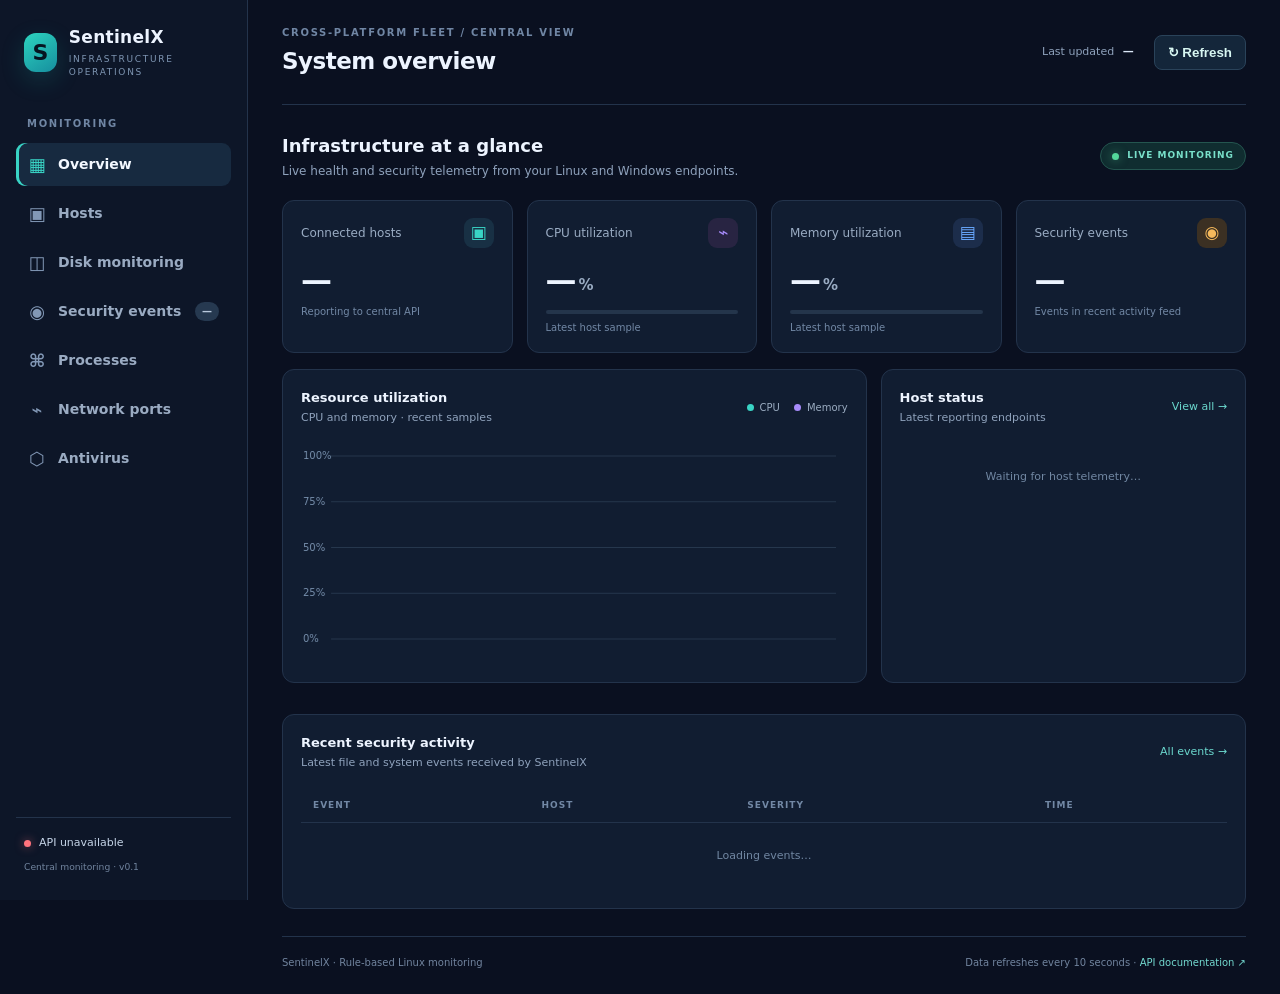
==== dashboard/index.html @ 38595433 "ui: label SentinelX as cross-platform infrastructure monitoring" ====
<!doctype html>
<html lang="en">
<head>
  <meta charset="utf-8">
  <meta name="viewport" content="width=device-width, initial-scale=1">
  <meta name="theme-color" content="#0b1220">
  <title>SentinelX | Infrastructure Monitoring</title>
  <link rel="stylesheet" href="/dashboard/styles.css">
  <script src="/dashboard/app.js" defer></script>
</head>
<body>
  <div class="app-shell">
    <aside class="sidebar">
      <a class="brand" href="/dashboard/" aria-label="SentinelX home">
        <span class="brand-mark">S</span>
        <span><strong>SentinelX</strong><small>INFRASTRUCTURE OPERATIONS</small></span>
      </a>
      <div class="side-label">MONITORING</div>
      <nav class="nav">
        <a class="nav-link active" href="#overview" data-view="overview"><span>▦</span> Overview</a>
        <a class="nav-link" href="#hosts" data-view="hosts"><span>▣</span> Hosts</a>
        <a class="nav-link" href="#disk" data-view="disk"><span>◫</span> Disk monitoring</a>
        <a class="nav-link" href="#events" data-view="events"><span>◉</span> Security events <b id="nav-event-count">—</b></a>
        <a class="nav-link" href="#processes" data-view="processes"><span>⌘</span> Processes</a>
        <a class="nav-link" href="#network" data-view="network"><span>⌁</span> Network ports</a>
        <a class="nav-link" href="#antivirus" data-view="antivirus"><span>⬡</span> Antivirus</a>
      </nav>
      <div class="sidebar-bottom">
        <div class="connection-indicator"><i id="connection-dot"></i><span id="connection-label">Connecting to API</span></div>
        <small>Central monitoring · v0.1</small>
      </div>
    </aside>

    <main class="main">
      <header class="topbar">
        <div><div class="eyebrow">CROSS-PLATFORM FLEET / CENTRAL VIEW</div><h1 id="page-title">System overview</h1></div>
        <div class="top-actions"><span class="updated">Last updated <strong id="last-updated">—</strong></span><button class="refresh-btn" id="refresh-btn" type="button">↻ <span>Refresh</span></button></div>
      </header>

      <section class="view active" id="view-overview">
        <div class="welcome-row"><div><h2>Infrastructure at a glance</h2><p>Live health and security telemetry from your Linux and Windows endpoints.</p></div><span class="live-pill"><i></i> LIVE MONITORING</span></div>
        <div class="metric-grid">
          <article class="metric-card"><div class="metric-head"><span>Connected hosts</span><span class="metric-icon cyan">▣</span></div><div class="metric-value" id="host-count">—</div><div class="metric-foot">Reporting to central API</div></article>
          <article class="metric-card"><div class="metric-head"><span>CPU utilization</span><span class="metric-icon violet">⌁</span></div><div class="metric-value"><span id="cpu-value">—</span><small>%</small></div><div class="meter"><i id="cpu-meter"></i></div><div class="metric-foot">Latest host sample</div></article>
          <article class="metric-card"><div class="metric-head"><span>Memory utilization</span><span class="metric-icon blue">▤</span></div><div class="metric-value"><span id="memory-value">—</span><small>%</small></div><div class="meter"><i id="memory-meter"></i></div><div class="metric-foot" id="memory-foot">Latest host sample</div></article>
          <article class="metric-card"><div class="metric-head"><span>Security events</span><span class="metric-icon amber">◉</span></div><div class="metric-value" id="event-count">—</div><div class="metric-foot">Events in recent activity feed</div></article>
        </div>

        <div class="content-grid">
          <article class="panel chart-panel"><div class="panel-head"><div><h3>Resource utilization</h3><p>CPU and memory · recent samples</p></div><span class="chart-legend"><i class="legend-cpu"></i> CPU <i class="legend-memory"></i> Memory</span></div><canvas id="resource-chart" height="220" aria-label="CPU and memory utilization chart"></canvas></article>
          <article class="panel host-panel"><div class="panel-head"><div><h3>Host status</h3><p>Latest reporting endpoints</p></div><a href="#hosts" class="text-link" data-view="hosts">View all →</a></div><div id="host-preview" class="host-list"><div class="empty">Waiting for host telemetry…</div></div></article>
        </div>

        <article class="panel"><div class="panel-head"><div><h3>Recent security activity</h3><p>Latest file and system events received by SentinelX</p></div><a href="#events" class="text-link" data-view="events">All events →</a></div><div class="table-wrap"><table><thead><tr><th>EVENT</th><th>HOST</th><th>SEVERITY</th><th>TIME</th></tr></thead><tbody id="overview-events"><tr><td colspan="4" class="empty">Loading events…</td></tr></tbody></table></div></article>
      </section>

      <section class="view" id="view-disk">
        <div class="section-intro"><h2>Disk monitoring</h2><p>Inspect filesystem capacity, identify high-usage volumes, and review stored usage history.</p></div>
        <div class="disk-toolbar">
          <label>HOST<select id="disk-host" aria-label="Select disk monitoring host"></select></label>
          <label>MOUNT POINT<select id="disk-mount" aria-label="Select filesystem mount point"></select></label>
          <label>SEARCH VOLUMES<input id="disk-search" type="search" placeholder="Filter mount points…" aria-label="Search disk volumes"></label>
          <label>SORT BY<select id="disk-sort" aria-label="Sort disk volumes"><option value="usage-desc">Highest usage</option><option value="usage-asc">Lowest usage</option><option value="mount">Mount point</option></select></label>
        </div>
        <div class="metric-grid disk-metric-grid">
          <article class="metric-card"><div class="metric-head"><span>Volume capacity</span><span class="metric-icon cyan">▤</span></div><div class="metric-value" id="disk-total">—</div><div class="metric-foot" id="disk-volume-label">Selected filesystem</div></article>
          <article class="metric-card"><div class="metric-head"><span>Used space</span><span class="metric-icon violet">◩</span></div><div class="metric-value" id="disk-used">—</div><div class="meter"><i id="disk-meter"></i></div><div class="metric-foot" id="disk-percent">—</div></article>
          <article class="metric-card"><div class="metric-head"><span>Available space</span><span class="metric-icon blue">▱</span></div><div class="metric-value" id="disk-free">—</div><div class="metric-foot">Reported free capacity</div></article>
          <article class="metric-card"><div class="metric-head"><span>Monitored volumes</span><span class="metric-icon amber">▦</span></div><div class="metric-value" id="disk-volume-count">—</div><div class="metric-foot">Mounted filesystems in latest report</div></article>
        </div>
        <div class="content-grid disk-content-grid">
          <article class="panel chart-panel"><div class="panel-head"><div><h3>Disk usage history</h3><p id="disk-history-caption">Stored samples for the selected filesystem</p></div><span class="chart-legend"><i class="legend-cpu"></i> Usage %</span></div><canvas id="disk-history-chart" height="220" aria-label="Historical disk usage chart"></canvas><p class="chart-note">Dashed thresholds: warning at 80%, critical at 90%. History is based on telemetry stored by SentinelX.</p></article>
          <article class="panel disk-status-panel"><div class="panel-head"><div><h3>Volume health</h3><p>Rule-based capacity assessment</p></div><span id="disk-health-badge" class="disk-health healthy">—</span></div><div class="disk-health-meter"><i id="disk-health-meter"></i></div><div class="disk-breakdown"><div><span>Used</span><strong id="disk-breakdown-used">—</strong></div><div><span>Available</span><strong id="disk-breakdown-free">—</strong></div><div><span>Last report</span><strong id="disk-last-report">—</strong></div></div><div class="notice">A disk-capacity warning indicates low free space. It does not by itself mean the filesystem is damaged or compromised.</div></article>
        </div>
        <article class="panel"><div class="panel-head"><div><h3>Filesystem inventory</h3><p>Choose a row to inspect that mount point's capacity and history.</p></div><span class="table-count" id="disk-table-count">—</span></div><div class="table-wrap"><table><thead><tr><th>MOUNT POINT</th><th>USED / TOTAL</th><th>AVAILABLE</th><th>USAGE</th><th>STATUS</th><th>CAPACITY</th></tr></thead><tbody id="disk-table"><tr><td colspan="6" class="empty">Waiting for disk telemetry…</td></tr></tbody></table></div></article>
      </section>

      <section class="view" id="view-hosts"><div class="section-intro"><h2>Monitored hosts</h2><p>Host availability and latest system resource readings.</p></div><div id="hosts-grid" class="hosts-grid"><div class="panel empty">Loading hosts…</div></div></section>

      <section class="view" id="view-events"><div class="section-intro"><h2>Security events</h2><p>File activity, model-file detection and rule-based system alerts.</p></div><div class="toolbar"><input id="event-search" type="search" placeholder="Search event, host or path…" aria-label="Search events"><select id="severity-filter" aria-label="Filter by severity"><option value="all">All severities</option><option>critical</option><option>high</option><option>medium</option><option>low</option><option>info</option></select></div><article class="panel"><div class="table-wrap"><table><thead><tr><th>EVENT</th><th>HOST</th><th>SEVERITY</th><th>DETAILS</th><th>TIME</th></tr></thead><tbody id="events-table"><tr><td colspan="5" class="empty">Loading events…</td></tr></tbody></table></div></article></section>

      <section class="view" id="view-processes"><div class="section-intro"><h2>Running processes</h2><p>Process snapshot from the selected latest host report.</p></div><article class="panel"><div class="panel-head"><div><h3>Process inventory</h3><p id="process-subtitle">Select a reporting host to inspect its process snapshot.</p></div><select id="process-host" aria-label="Select host"></select></div><div class="table-wrap"><table><thead><tr><th>PID</th><th>PROCESS</th><th>USER</th><th>MEMORY</th><th>EXECUTABLE</th></tr></thead><tbody id="process-table"><tr><td colspan="5" class="empty">No process data available.</td></tr></tbody></table></div></article></section>

      <section class="view" id="view-network"><div class="section-intro"><h2>Listening network ports</h2><p>Services currently listening on monitored Linux hosts.</p></div><article class="panel"><div class="panel-head"><div><h3>Socket inventory</h3><p>Listening TCP/UDP sockets reported by the agent.</p></div><select id="network-host" aria-label="Select host"></select></div><div class="table-wrap"><table><thead><tr><th>LOCAL ADDRESS</th><th>PORT</th><th>PID</th><th>PROTOCOL FAMILY</th><th>SOCKET TYPE</th></tr></thead><tbody id="network-table"><tr><td colspan="5" class="empty">No listening-port data available.</td></tr></tbody></table></div></article></section>

      <section class="view" id="view-antivirus"><div class="section-intro"><h2>Antivirus status</h2><p>ClamAV binary availability and daemon state reported by each agent.</p></div><div id="antivirus-grid" class="hosts-grid"><div class="panel empty">Loading antivirus status…</div></div><p class="notice">SentinelX currently checks ClamAV executable presence and daemon activity. It does not claim that a malware scan or real-time protection test has been performed.</p></section>

      <footer><span>SentinelX · Rule-based Linux monitoring</span><span>Data refreshes every 10 seconds · <a href="/docs" target="_blank" rel="noreferrer">API documentation ↗</a></span></footer>
    </main>
  </div>
</body>
</html>
---- dashboard/styles.css ----
:root{color-scheme:dark;--bg:#0a1020;--sidebar:#0d1628;--panel:#111d31;--panel2:#15243a;--line:#23334b;--text:#edf4ff;--muted:#8fa2bc;--cyan:#39d4c5;--blue:#69a9ff;--violet:#a78bfa;--amber:#f5b95c;--red:#ff737d;--green:#53d69a}*{box-sizing:border-box}body{margin:0;background:var(--bg);color:var(--text);font:14px/1.5 Inter,ui-sans-serif,system-ui,-apple-system,"Segoe UI",sans-serif}.app-shell{min-height:100vh}.sidebar{width:248px;position:fixed;inset:0 auto 0 0;background:var(--sidebar);border-right:1px solid var(--line);padding:25px 16px;display:flex;flex-direction:column;z-index:3}.brand{display:flex;gap:12px;align-items:center;color:var(--text);text-decoration:none;padding:0 8px 36px}.brand-mark{width:39px;height:39px;border-radius:12px;display:grid;place-items:center;background:linear-gradient(145deg,#2dd4bf,#168e9e);color:#061421;font-size:22px;font-weight:900;box-shadow:0 8px 24px #1ac7ba2b}.brand strong{display:block;font-size:17px;letter-spacing:.3px}.brand small{display:block;color:#7f96b3;font-size:9px;letter-spacing:1.7px;margin-top:2px}.side-label,.eyebrow{font-size:10px;font-weight:700;letter-spacing:1.7px;color:#7086a4}.side-label{padding:0 11px 12px}.nav{display:grid;gap:6px}.nav-link{height:43px;padding:0 12px;display:flex;align-items:center;gap:12px;border-radius:9px;text-decoration:none;color:#9aabc2;font-weight:550}.nav-link>span{font-size:18px;width:18px;text-align:center;color:#8298b6}.nav-link:hover,.nav-link.active{background:#172a40;color:#f3f8ff}.nav-link.active{box-shadow:inset 3px 0 var(--cyan)}.nav-link.active>span{color:var(--cyan)}.nav-link b{margin-left:auto;font-size:10px;background:#263950;padding:2px 7px;border-radius:10px;color:#b9c9dd}.sidebar-bottom{margin-top:auto;border-top:1px solid var(--line);padding:17px 8px 0;color:#71849e;font-size:11px}.connection-indicator{display:flex;align-items:center;gap:8px;color:#c6d5e8;margin-bottom:7px}.connection-indicator i,.live-pill i{width:7px;height:7px;border-radius:50%;background:var(--green);box-shadow:0 0 10px #53d69a88}.connection-indicator.offline i{background:var(--red);box-shadow:0 0 10px #ff737d88}.main{margin-left:248px;padding:0 34px;max-width:1800px}.topbar{height:105px;border-bottom:1px solid var(--line);display:flex;align-items:center;justify-content:space-between}.topbar h1{font-size:23px;margin:4px 0 0;letter-spacing:-.5px}.top-actions{display:flex;align-items:center;gap:20px}.updated{color:var(--muted);font-size:11px}.updated strong{color:#dbe8f8;font-weight:600;margin-left:5px}.refresh-btn{border:1px solid #2a435a;background:#14263a;color:#d8f7f2;padding:9px 13px;border-radius:8px;cursor:pointer;font-weight:650}.refresh-btn:hover{border-color:var(--cyan)}.view{display:none;padding:27px 0 12px}.view.active{display:block}.welcome-row,.section-intro{display:flex;align-items:center;justify-content:space-between;margin-bottom:20px}.welcome-row h2,.section-intro h2{font-size:18px;margin:0 0 3px}.welcome-row p,.section-intro p,.panel-head p{color:var(--muted);font-size:12px;margin:0}.live-pill{display:flex;align-items:center;gap:8px;border:1px solid #24554f;color:#79e0ca;background:#102d30;border-radius:30px;padding:6px 11px;font-size:9px;font-weight:750;letter-spacing:1px}.metric-grid{display:grid;grid-template-columns:repeat(4,minmax(0,1fr));gap:14px;margin-bottom:16px}.metric-card,.panel{background:var(--panel);border:1px solid var(--line);border-radius:12px}.metric-card{padding:17px 18px;min-height:137px}.metric-head{display:flex;justify-content:space-between;align-items:center;color:#9aacc3;font-size:12px}.metric-icon{width:30px;height:30px;border-radius:9px;display:grid;place-items:center;font-size:17px;background:#183044}.metric-icon.cyan{color:var(--cyan)}.metric-icon.violet{color:var(--violet);background:#282442}.metric-icon.blue{color:var(--blue);background:#1c2d4b}.metric-icon.amber{color:var(--amber);background:#3b3023}.metric-value{font-size:31px;letter-spacing:-1px;font-weight:750;margin:8px 0 1px}.metric-value small{font-size:15px;color:#9aacc3;margin-left:3px}.metric-foot{color:#7288a5;font-size:10px}.meter{height:4px;background:#24354b;border-radius:9px;margin:7px 0 6px;overflow:hidden}.meter i{display:block;height:100%;width:0;background:linear-gradient(90deg,#39d4c5,#69a9ff);border-radius:9px;transition:width .4s}.content-grid{display:grid;grid-template-columns:minmax(0,1.6fr) minmax(280px,1fr);gap:14px;margin-bottom:16px}.panel{padding:18px;margin-bottom:15px;min-width:0}.panel-head{display:flex;align-items:center;justify-content:space-between;gap:12px;margin-bottom:17px}.panel-head h3{font-size:13px;margin:0 0 3px}.panel-head p{font-size:11px}.chart-legend{display:flex;align-items:center;gap:6px;color:#9bacc1;font-size:10px;white-space:nowrap}.chart-legend i{width:7px;height:7px;border-radius:50%;display:inline-block;margin-left:8px}.legend-cpu{background:var(--cyan)}.legend-memory{background:var(--violet)}#resource-chart{width:100%;height:220px;display:block}.host-list{display:grid;gap:9px}.host-row{display:flex;align-items:center;justify-content:space-between;padding:10px;background:#14243a;border:1px solid #22364e;border-radius:9px}.host-name{font-weight:650;font-size:12px}.host-meta{font-size:10px;color:var(--muted);margin-top:2px}.status{font-size:9px;font-weight:750;text-transform:uppercase;letter-spacing:.7px;padding:4px 7px;border-radius:20px}.status.online{color:#6fe0ac;background:#15372f}.status.stale{color:#f3bd68;background:#3b3021}.text-link{font-size:11px;color:#6bd8ce;text-decoration:none;white-space:nowrap}.table-wrap{width:100%;overflow:auto}table{width:100%;border-collapse:collapse;text-align:left;white-space:nowrap}th{font-size:9px;letter-spacing:1px;color:#7288a5;font-weight:750;padding:10px 12px;border-bottom:1px solid var(--line)}td{font-size:11px;color:#c5d3e5;padding:12px;border-bottom:1px solid #1d2b40}tbody tr:last-child td{border-bottom:0}tbody tr:hover{background:#14243a}.empty{text-align:center;color:#7187a2;padding:25px!important;font-size:11px}.event-name{font-weight:650;color:#e2ecf8}.event-sub{font-size:10px;color:#8498b2;margin-top:3px}.severity{display:inline-block;border-radius:20px;padding:4px 8px;font-size:9px;font-weight:750;text-transform:uppercase;letter-spacing:.5px}.severity.critical,.severity.high{color:#ff9299;background:#47242d}.severity.medium{color:#f6c477;background:#42351f}.severity.low{color:#a8b9d1;background:#29364a}.severity.info{color:#76d8d0;background:#19383b}.section-intro{display:block}.section-intro h2{font-size:20px}.hosts-grid{display:grid;grid-template-columns:repeat(auto-fit,minmax(270px,1fr));gap:14px}.host-card{background:var(--panel);border:1px solid var(--line);border-radius:12px;padding:18px}.host-card-head{display:flex;justify-content:space-between;align-items:center;margin-bottom:14px}.host-card h3{margin:0;font-size:14px}.host-platform{font-size:10px;color:var(--muted);margin-top:4px}.host-stats{display:grid;grid-template-columns:1fr 1fr;gap:12px;margin-top:14px}.host-stat{padding:10px;background:#15263b;border-radius:8px}.host-stat span{display:block;color:var(--muted);font-size:10px}.host-stat strong{display:block;font-size:17px;margin-top:3px}.host-last{font-size:10px;color:#8195af;margin-top:14px}.toolbar{display:flex;gap:10px;margin-bottom:13px}.toolbar input,.toolbar select,.panel-head select{background:#14243a;border:1px solid #2a3b53;border-radius:8px;color:#dbe8f8;padding:9px 11px;font:inherit;font-size:11px;outline:none}.toolbar input{flex:1;min-width:160px}.toolbar input:focus,.toolbar select:focus,select:focus{border-color:var(--cyan)}select option{background:#14243a}.notice{font-size:11px;color:#93a6bf;background:#14243a;border:1px solid var(--line);border-radius:9px;padding:13px 15px}.av-item{display:flex;justify-content:space-between;gap:10px;padding:12px 0;border-bottom:1px solid #22334a;font-size:11px}.av-item:last-child{border:0}.av-ok{color:var(--green)}.av-no{color:var(--amber)}footer{border-top:1px solid var(--line);padding:18px 0 24px;display:flex;justify-content:space-between;color:#71849e;font-size:10px}footer a{color:#73d9cf;text-decoration:none}@media(max-width:1050px){.sidebar{width:210px}.main{margin-left:210px;padding:0 22px}.metric-grid{grid-template-columns:repeat(2,1fr)}}@media(max-width:760px){.sidebar{position:static;width:auto;height:auto;padding:13px 14px}.brand{padding:0 4px 12px}.side-label,.sidebar-bottom{display:none}.nav{display:flex;overflow:auto;gap:5px}.nav-link{height:36px;white-space:nowrap;padding:0 10px;font-size:11px}.nav-link b{display:none}.main{margin:0;padding:0 14px}.topbar{height:82px}.topbar h1{font-size:19px}.top-actions{gap:8px}.updated{display:none}.content-grid{grid-template-columns:1fr}.metric-grid{gap:9px}.metric-card{padding:13px;min-height:126px}.metric-value{font-size:26px}.welcome-row{align-items:flex-start;gap:12px}.live-pill{font-size:8px;white-space:nowrap}.panel{padding:13px}.panel-head{align-items:flex-start}.chart-legend{font-size:9px}footer{gap:8px;flex-direction:column}}

/* Disk monitoring */
.disk-toolbar{display:grid;grid-template-columns:1fr 1fr 1.4fr 1fr;gap:11px;margin-bottom:15px}
.disk-toolbar label{display:grid;gap:6px;color:#8196b2;font-size:9px;font-weight:750;letter-spacing:1px}
.disk-toolbar select,.disk-toolbar input{width:100%;min-width:0;background:#14243a;border:1px solid #2a3b53;border-radius:8px;color:#dbe8f8;padding:10px 11px;font:inherit;font-size:11px;letter-spacing:0;outline:none}
.disk-toolbar select:focus,.disk-toolbar input:focus{border-color:var(--cyan)}
.disk-metric-grid{grid-template-columns:repeat(4,minmax(0,1fr))}
.disk-content-grid{grid-template-columns:minmax(0,1.6fr) minmax(260px,1fr)}
.chart-note{color:#8195af;font-size:10px;margin:10px 0 0}
.disk-health{display:inline-flex;align-items:center;border-radius:20px;padding:4px 8px;font-size:9px;font-weight:800;letter-spacing:.5px;text-transform:uppercase;white-space:nowrap}
.disk-health.healthy{background:#15372f;color:#6fe0ac}
.disk-health.warning{background:#42351f;color:#f6c477}
.disk-health.critical{background:#47242d;color:#ff9299}
.disk-health-meter,.disk-row-meter{height:7px;background:#26374d;border-radius:9px;overflow:hidden}
.disk-health-meter i,.disk-row-meter i{display:block;height:100%;background:linear-gradient(90deg,#39d4c5,#69a9ff);border-radius:9px}
.disk-breakdown{display:grid;gap:12px;margin:17px 0}
.disk-breakdown div{display:flex;justify-content:space-between;gap:12px;padding-bottom:10px;border-bottom:1px solid var(--line)}
.disk-breakdown span{color:var(--muted);font-size:11px}
.disk-breakdown strong{font-size:11px}
.table-count{font-size:10px;color:var(--muted)}
.disk-row{cursor:pointer;outline:none}
.disk-row:hover,.disk-row.selected-volume{background:#183044}
.disk-row.selected-volume td:first-child{box-shadow:inset 3px 0 var(--cyan)}
.disk-row:focus{outline:1px solid var(--cyan);outline-offset:-2px}
.disk-row-meter{width:100px;height:6px}
@media(max-width:1050px){.disk-toolbar{grid-template-columns:repeat(2,minmax(0,1fr))}.disk-metric-grid{grid-template-columns:repeat(2,minmax(0,1fr))}}
@media(max-width:760px){.disk-toolbar{grid-template-columns:1fr 1fr}.disk-content-grid{grid-template-columns:1fr}.disk-row-meter{width:65px}}

/* Cross-platform host and Windows service inventory */
.service-running{color:var(--green);font-weight:700}.service-stopped{color:var(--amber);font-weight:700}.host-platform{overflow-wrap:anywhere}.av-item span:last-child{overflow-wrap:anywhere;text-align:right}
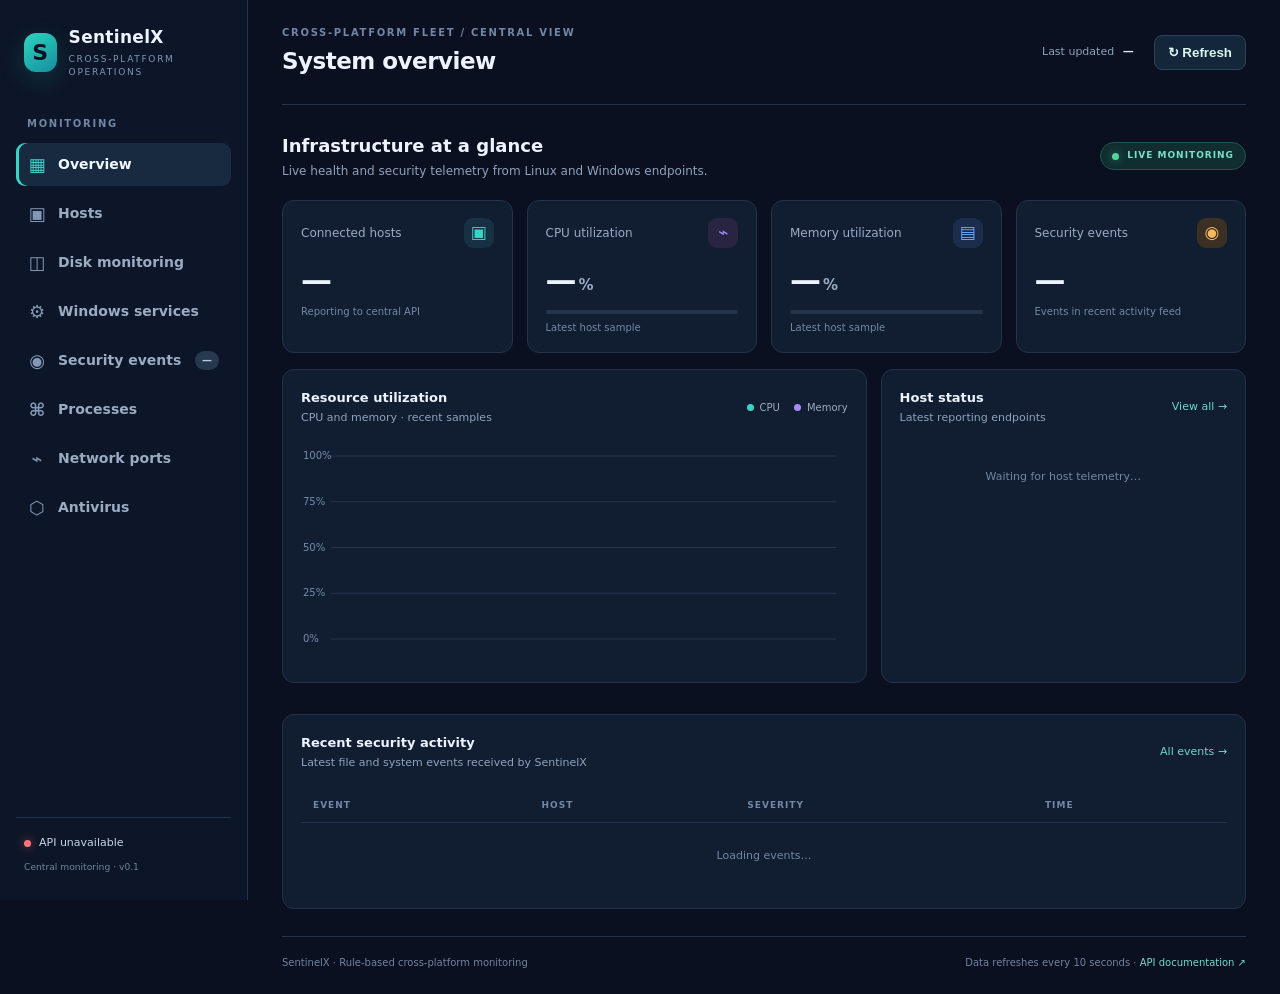
==== commit 6abf97f1: "Resolve cross-platform merge conflict in dashboard/index.html" ====
--- a/dashboard/index.html
+++ b/dashboard/index.html
@@ -13,13 +13,14 @@
     <aside class="sidebar">
       <a class="brand" href="/dashboard/" aria-label="SentinelX home">
         <span class="brand-mark">S</span>
-        <span><strong>SentinelX</strong><small>INFRASTRUCTURE OPERATIONS</small></span>
+        <span><strong>SentinelX</strong><small>CROSS-PLATFORM OPERATIONS</small></span>
       </a>
       <div class="side-label">MONITORING</div>
       <nav class="nav">
         <a class="nav-link active" href="#overview" data-view="overview"><span>▦</span> Overview</a>
         <a class="nav-link" href="#hosts" data-view="hosts"><span>▣</span> Hosts</a>
         <a class="nav-link" href="#disk" data-view="disk"><span>◫</span> Disk monitoring</a>
+        <a class="nav-link" href="#services" data-view="services"><span>⚙</span> Windows services</a>
         <a class="nav-link" href="#events" data-view="events"><span>◉</span> Security events <b id="nav-event-count">—</b></a>
         <a class="nav-link" href="#processes" data-view="processes"><span>⌘</span> Processes</a>
         <a class="nav-link" href="#network" data-view="network"><span>⌁</span> Network ports</a>
@@ -38,7 +39,7 @@
       </header>
 
       <section class="view active" id="view-overview">
-        <div class="welcome-row"><div><h2>Infrastructure at a glance</h2><p>Live health and security telemetry from your Linux and Windows endpoints.</p></div><span class="live-pill"><i></i> LIVE MONITORING</span></div>
+        <div class="welcome-row"><div><h2>Infrastructure at a glance</h2><p>Live health and security telemetry from Linux and Windows endpoints.</p></div><span class="live-pill"><i></i> LIVE MONITORING</span></div>
         <div class="metric-grid">
           <article class="metric-card"><div class="metric-head"><span>Connected hosts</span><span class="metric-icon cyan">▣</span></div><div class="metric-value" id="host-count">—</div><div class="metric-foot">Reporting to central API</div></article>
           <article class="metric-card"><div class="metric-head"><span>CPU utilization</span><span class="metric-icon violet">⌁</span></div><div class="metric-value"><span id="cpu-value">—</span><small>%</small></div><div class="meter"><i id="cpu-meter"></i></div><div class="metric-foot">Latest host sample</div></article>
@@ -75,7 +76,9 @@
         <article class="panel"><div class="panel-head"><div><h3>Filesystem inventory</h3><p>Choose a row to inspect that mount point's capacity and history.</p></div><span class="table-count" id="disk-table-count">—</span></div><div class="table-wrap"><table><thead><tr><th>MOUNT POINT</th><th>USED / TOTAL</th><th>AVAILABLE</th><th>USAGE</th><th>STATUS</th><th>CAPACITY</th></tr></thead><tbody id="disk-table"><tr><td colspan="6" class="empty">Waiting for disk telemetry…</td></tr></tbody></table></div></article>
       </section>
 
-      <section class="view" id="view-hosts"><div class="section-intro"><h2>Monitored hosts</h2><p>Host availability and latest system resource readings.</p></div><div id="hosts-grid" class="hosts-grid"><div class="panel empty">Loading hosts…</div></div></section>
+      <section class="view" id="view-services"><div class="section-intro"><h2>Windows services</h2><p>Service state, startup mode and service account reported by Windows agents.</p></div><div class="toolbar"><select id="service-host" aria-label="Select Windows host"></select><input id="service-search" type="search" placeholder="Search service name or display name…" aria-label="Search services"></div><article class="panel"><div class="panel-head"><div><h3>Service inventory</h3><p id="service-subtitle">Select a Windows host to inspect its service snapshot.</p></div><span class="table-count" id="service-count">—</span></div><div class="table-wrap"><table><thead><tr><th>SERVICE</th><th>DISPLAY NAME</th><th>STATUS</th><th>START TYPE</th><th>ACCOUNT</th><th>PID</th></tr></thead><tbody id="service-table"><tr><td colspan="6" class="empty">Waiting for Windows service telemetry…</td></tr></tbody></table></div></article></section>
+
+      <section class="view" id="view-hosts"><div class="section-intro"><h2>Monitored hosts</h2><p>Host availability and latest system resource readings. Browse the fleet in pages.</p></div><div class="toolbar"><input id="host-search" type="search" placeholder="Search hostname…" aria-label="Search monitored hosts"><span id="host-page-label" class="table-count">Loading hosts…</span><button id="host-prev" type="button" class="refresh-btn" disabled>Previous</button><button id="host-next" type="button" class="refresh-btn" disabled>Next</button></div><div id="hosts-grid" class="hosts-grid"><div class="panel empty">Loading hosts…</div></div></section>
 
       <section class="view" id="view-events"><div class="section-intro"><h2>Security events</h2><p>File activity, model-file detection and rule-based system alerts.</p></div><div class="toolbar"><input id="event-search" type="search" placeholder="Search event, host or path…" aria-label="Search events"><select id="severity-filter" aria-label="Filter by severity"><option value="all">All severities</option><option>critical</option><option>high</option><option>medium</option><option>low</option><option>info</option></select></div><article class="panel"><div class="table-wrap"><table><thead><tr><th>EVENT</th><th>HOST</th><th>SEVERITY</th><th>DETAILS</th><th>TIME</th></tr></thead><tbody id="events-table"><tr><td colspan="5" class="empty">Loading events…</td></tr></tbody></table></div></article></section>
 
@@ -83,9 +86,9 @@
 
       <section class="view" id="view-network"><div class="section-intro"><h2>Listening network ports</h2><p>Services currently listening on monitored Linux hosts.</p></div><article class="panel"><div class="panel-head"><div><h3>Socket inventory</h3><p>Listening TCP/UDP sockets reported by the agent.</p></div><select id="network-host" aria-label="Select host"></select></div><div class="table-wrap"><table><thead><tr><th>LOCAL ADDRESS</th><th>PORT</th><th>PID</th><th>PROTOCOL FAMILY</th><th>SOCKET TYPE</th></tr></thead><tbody id="network-table"><tr><td colspan="5" class="empty">No listening-port data available.</td></tr></tbody></table></div></article></section>
 
-      <section class="view" id="view-antivirus"><div class="section-intro"><h2>Antivirus status</h2><p>ClamAV binary availability and daemon state reported by each agent.</p></div><div id="antivirus-grid" class="hosts-grid"><div class="panel empty">Loading antivirus status…</div></div><p class="notice">SentinelX currently checks ClamAV executable presence and daemon activity. It does not claim that a malware scan or real-time protection test has been performed.</p></section>
+      <section class="view" id="view-antivirus"><div class="section-intro"><h2>Endpoint protection</h2><p>Microsoft Defender status on Windows and ClamAV availability on Linux endpoints.</p></div><div id="antivirus-grid" class="hosts-grid"><div class="panel empty">Loading endpoint protection status…</div></div><p class="notice">These are configuration/status checks only. SentinelX does not claim that a malware scan has been performed.</p></section>
 
-      <footer><span>SentinelX · Rule-based Linux monitoring</span><span>Data refreshes every 10 seconds · <a href="/docs" target="_blank" rel="noreferrer">API documentation ↗</a></span></footer>
+      <footer><span>SentinelX · Rule-based cross-platform monitoring</span><span>Data refreshes every 10 seconds · <a href="/docs" target="_blank" rel="noreferrer">API documentation ↗</a></span></footer>
     </main>
   </div>
 </body>
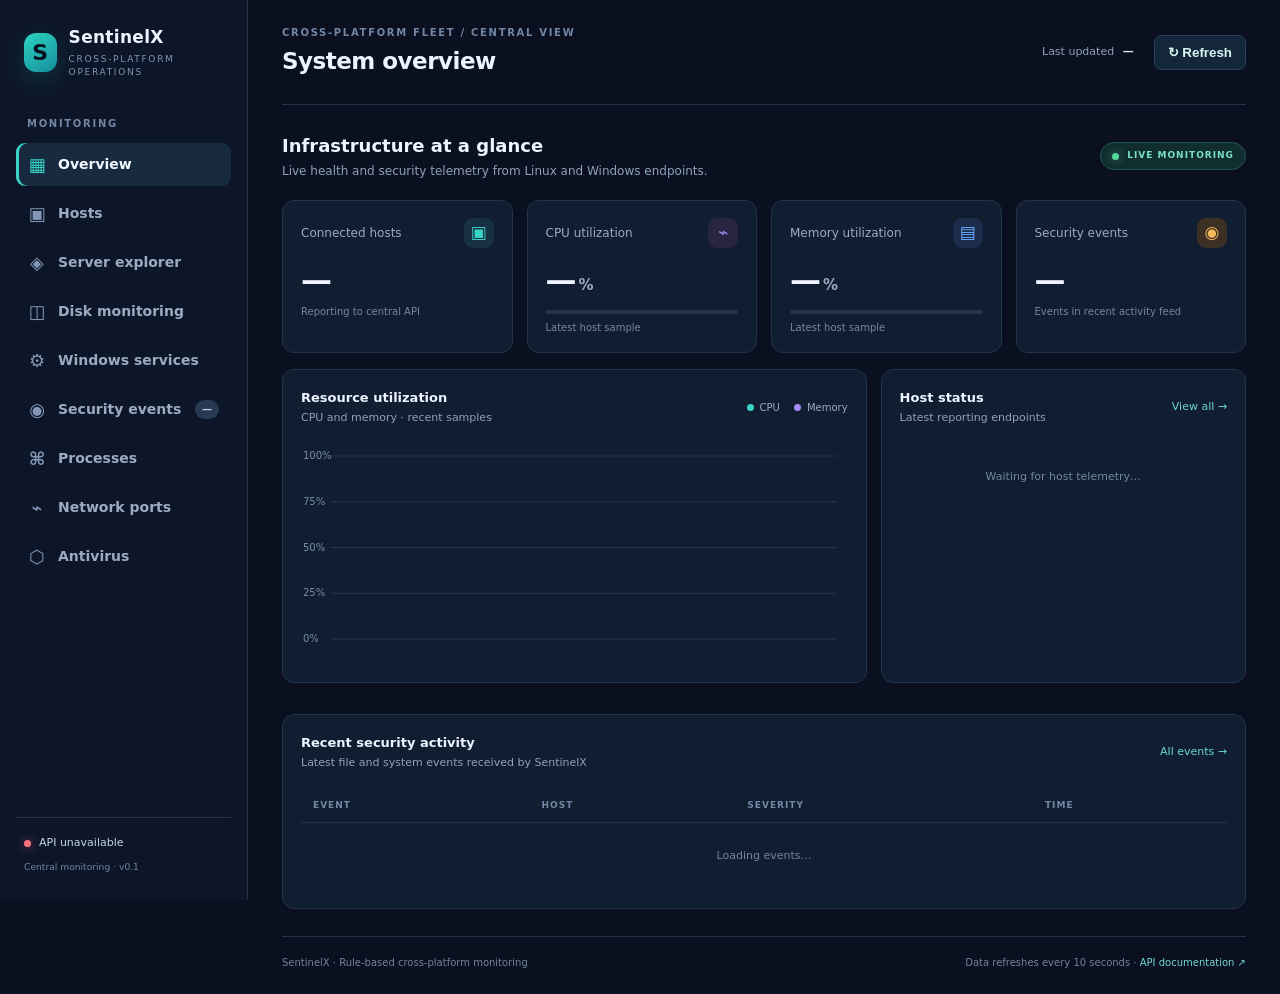
==== commit 3ecc17cd: "Add server explorer navigation and segment dashboard" ====
--- a/dashboard/index.html
+++ b/dashboard/index.html
@@ -19,6 +19,7 @@
       <nav class="nav">
         <a class="nav-link active" href="#overview" data-view="overview"><span>▦</span> Overview</a>
         <a class="nav-link" href="#hosts" data-view="hosts"><span>▣</span> Hosts</a>
+        <a class="nav-link" href="#server" data-view="server"><span>◈</span> Server explorer</a>
         <a class="nav-link" href="#disk" data-view="disk"><span>◫</span> Disk monitoring</a>
         <a class="nav-link" href="#services" data-view="services"><span>⚙</span> Windows services</a>
         <a class="nav-link" href="#events" data-view="events"><span>◉</span> Security events <b id="nav-event-count">—</b></a>
@@ -78,6 +79,27 @@
 
       <section class="view" id="view-services"><div class="section-intro"><h2>Windows services</h2><p>Service state, startup mode and service account reported by Windows agents.</p></div><div class="toolbar"><select id="service-host" aria-label="Select Windows host"></select><input id="service-search" type="search" placeholder="Search service name or display name…" aria-label="Search services"></div><article class="panel"><div class="panel-head"><div><h3>Service inventory</h3><p id="service-subtitle">Select a Windows host to inspect its service snapshot.</p></div><span class="table-count" id="service-count">—</span></div><div class="table-wrap"><table><thead><tr><th>SERVICE</th><th>DISPLAY NAME</th><th>STATUS</th><th>START TYPE</th><th>ACCOUNT</th><th>PID</th></tr></thead><tbody id="service-table"><tr><td colspan="6" class="empty">Waiting for Windows service telemetry…</td></tr></tbody></table></div></article></section>
 
+
+      <section class="view" id="view-server">
+        <div class="section-intro"><h2>Individual server explorer</h2><p>Select a machine, then drill into each monitoring segment. Every panel is built from that server's latest telemetry.</p></div>
+        <div class="server-toolbar">
+          <label>SELECT SERVER<select id="server-detail-host" aria-label="Select server for detailed view"></select></label>
+          <div class="server-identity" id="server-identity">Waiting for host telemetry…</div>
+          <span class="server-updated" id="server-last-seen">—</span>
+        </div>
+        <nav class="segment-tabs" id="server-segment-tabs" aria-label="Server monitoring segments">
+          <button class="segment-tab active" data-server-segment="overview" type="button">Overview</button>
+          <button class="segment-tab" data-server-segment="compute" type="button">CPU &amp; memory</button>
+          <button class="segment-tab" data-server-segment="storage" type="button">Storage</button>
+          <button class="segment-tab" data-server-segment="network" type="button">Network</button>
+          <button class="segment-tab" data-server-segment="processes" type="button">Processes</button>
+          <button class="segment-tab" data-server-segment="services" type="button">Services</button>
+          <button class="segment-tab" data-server-segment="security" type="button">Security</button>
+          <button class="segment-tab" data-server-segment="protection" type="button">Protection</button>
+        </nav>
+        <div id="server-detail-content" class="server-detail-content"><div class="panel empty">Select a server to inspect its telemetry.</div></div>
+      </section>
+
       <section class="view" id="view-hosts"><div class="section-intro"><h2>Monitored hosts</h2><p>Host availability and latest system resource readings. Browse the fleet in pages.</p></div><div class="toolbar"><input id="host-search" type="search" placeholder="Search hostname…" aria-label="Search monitored hosts"><span id="host-page-label" class="table-count">Loading hosts…</span><button id="host-prev" type="button" class="refresh-btn" disabled>Previous</button><button id="host-next" type="button" class="refresh-btn" disabled>Next</button></div><div id="hosts-grid" class="hosts-grid"><div class="panel empty">Loading hosts…</div></div></section>
 
       <section class="view" id="view-events"><div class="section-intro"><h2>Security events</h2><p>File activity, model-file detection and rule-based system alerts.</p></div><div class="toolbar"><input id="event-search" type="search" placeholder="Search event, host or path…" aria-label="Search events"><select id="severity-filter" aria-label="Filter by severity"><option value="all">All severities</option><option>critical</option><option>high</option><option>medium</option><option>low</option><option>info</option></select></div><article class="panel"><div class="table-wrap"><table><thead><tr><th>EVENT</th><th>HOST</th><th>SEVERITY</th><th>DETAILS</th><th>TIME</th></tr></thead><tbody id="events-table"><tr><td colspan="5" class="empty">Loading events…</td></tr></tbody></table></div></article></section>
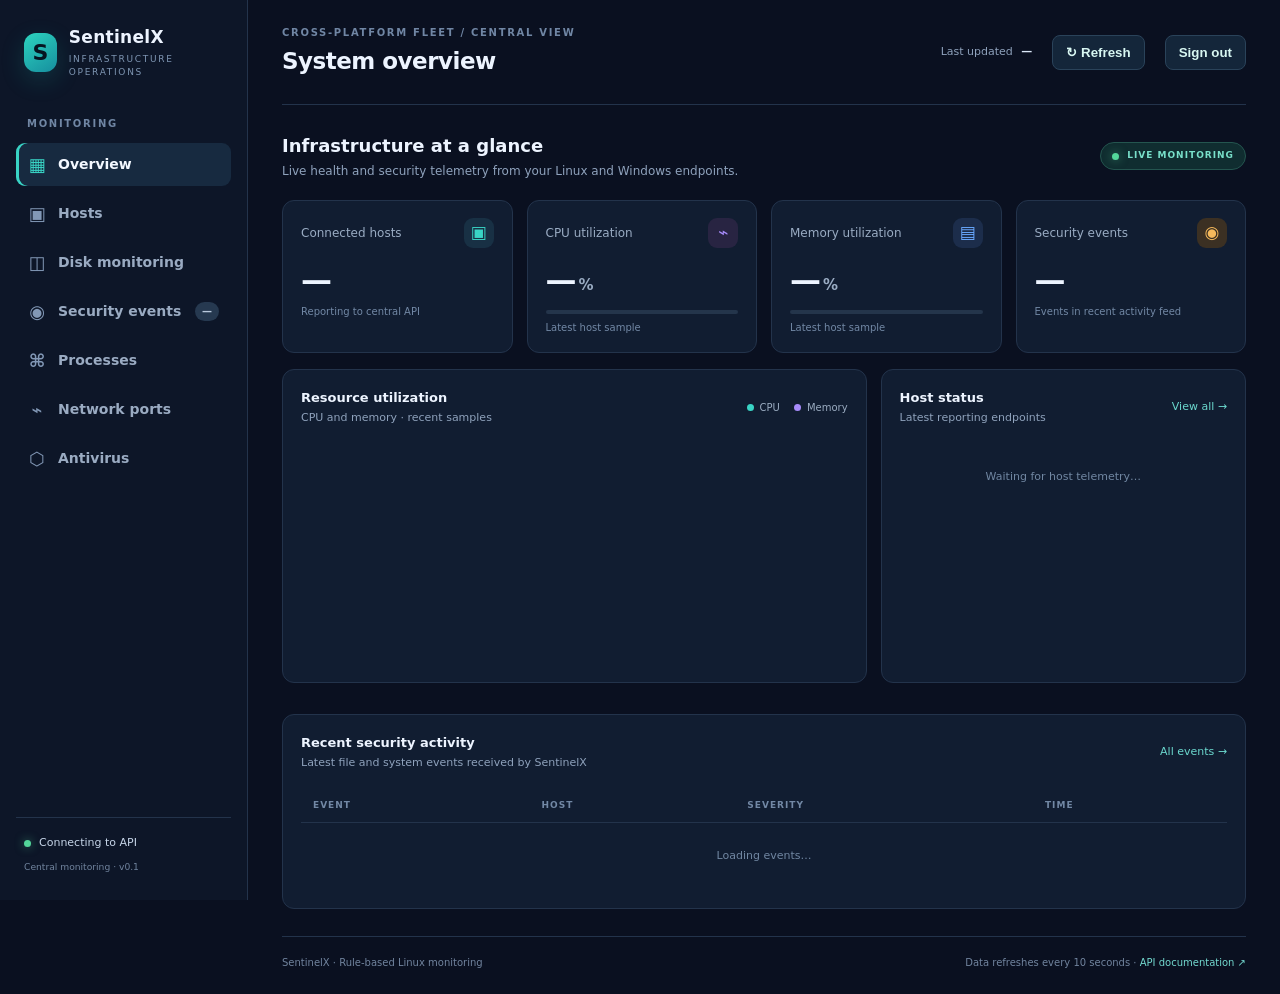
==== commit c9b679de: "Add administrator sign-out control to dashboard" ====
--- a/dashboard/index.html
+++ b/dashboard/index.html
@@ -13,15 +13,13 @@
     <aside class="sidebar">
       <a class="brand" href="/dashboard/" aria-label="SentinelX home">
         <span class="brand-mark">S</span>
-        <span><strong>SentinelX</strong><small>CROSS-PLATFORM OPERATIONS</small></span>
+        <span><strong>SentinelX</strong><small>INFRASTRUCTURE OPERATIONS</small></span>
       </a>
       <div class="side-label">MONITORING</div>
       <nav class="nav">
         <a class="nav-link active" href="#overview" data-view="overview"><span>▦</span> Overview</a>
         <a class="nav-link" href="#hosts" data-view="hosts"><span>▣</span> Hosts</a>
-        <a class="nav-link" href="#server" data-view="server"><span>◈</span> Server explorer</a>
         <a class="nav-link" href="#disk" data-view="disk"><span>◫</span> Disk monitoring</a>
-        <a class="nav-link" href="#services" data-view="services"><span>⚙</span> Windows services</a>
         <a class="nav-link" href="#events" data-view="events"><span>◉</span> Security events <b id="nav-event-count">—</b></a>
         <a class="nav-link" href="#processes" data-view="processes"><span>⌘</span> Processes</a>
         <a class="nav-link" href="#network" data-view="network"><span>⌁</span> Network ports</a>
@@ -36,11 +34,11 @@
     <main class="main">
       <header class="topbar">
         <div><div class="eyebrow">CROSS-PLATFORM FLEET / CENTRAL VIEW</div><h1 id="page-title">System overview</h1></div>
-        <div class="top-actions"><span class="updated">Last updated <strong id="last-updated">—</strong></span><button class="refresh-btn" id="refresh-btn" type="button">↻ <span>Refresh</span></button></div>
+        <div class="top-actions"><span class="updated">Last updated <strong id="last-updated">—</strong></span><button class="refresh-btn" id="refresh-btn" type="button">↻ <span>Refresh</span></button><button class="refresh-btn" id="logout-btn" type="button">Sign out</button></div>
       </header>
 
       <section class="view active" id="view-overview">
-        <div class="welcome-row"><div><h2>Infrastructure at a glance</h2><p>Live health and security telemetry from Linux and Windows endpoints.</p></div><span class="live-pill"><i></i> LIVE MONITORING</span></div>
+        <div class="welcome-row"><div><h2>Infrastructure at a glance</h2><p>Live health and security telemetry from your Linux and Windows endpoints.</p></div><span class="live-pill"><i></i> LIVE MONITORING</span></div>
         <div class="metric-grid">
           <article class="metric-card"><div class="metric-head"><span>Connected hosts</span><span class="metric-icon cyan">▣</span></div><div class="metric-value" id="host-count">—</div><div class="metric-foot">Reporting to central API</div></article>
           <article class="metric-card"><div class="metric-head"><span>CPU utilization</span><span class="metric-icon violet">⌁</span></div><div class="metric-value"><span id="cpu-value">—</span><small>%</small></div><div class="meter"><i id="cpu-meter"></i></div><div class="metric-foot">Latest host sample</div></article>
@@ -77,30 +75,7 @@
         <article class="panel"><div class="panel-head"><div><h3>Filesystem inventory</h3><p>Choose a row to inspect that mount point's capacity and history.</p></div><span class="table-count" id="disk-table-count">—</span></div><div class="table-wrap"><table><thead><tr><th>MOUNT POINT</th><th>USED / TOTAL</th><th>AVAILABLE</th><th>USAGE</th><th>STATUS</th><th>CAPACITY</th></tr></thead><tbody id="disk-table"><tr><td colspan="6" class="empty">Waiting for disk telemetry…</td></tr></tbody></table></div></article>
       </section>
 
-      <section class="view" id="view-services"><div class="section-intro"><h2>Windows services</h2><p>Service state, startup mode and service account reported by Windows agents.</p></div><div class="toolbar"><select id="service-host" aria-label="Select Windows host"></select><input id="service-search" type="search" placeholder="Search service name or display name…" aria-label="Search services"></div><article class="panel"><div class="panel-head"><div><h3>Service inventory</h3><p id="service-subtitle">Select a Windows host to inspect its service snapshot.</p></div><span class="table-count" id="service-count">—</span></div><div class="table-wrap"><table><thead><tr><th>SERVICE</th><th>DISPLAY NAME</th><th>STATUS</th><th>START TYPE</th><th>ACCOUNT</th><th>PID</th></tr></thead><tbody id="service-table"><tr><td colspan="6" class="empty">Waiting for Windows service telemetry…</td></tr></tbody></table></div></article></section>
-
-
-      <section class="view" id="view-server">
-        <div class="section-intro"><h2>Individual server explorer</h2><p>Select a machine, then drill into each monitoring segment. Every panel is built from that server's latest telemetry.</p></div>
-        <div class="server-toolbar">
-          <label>SELECT SERVER<select id="server-detail-host" aria-label="Select server for detailed view"></select></label>
-          <div class="server-identity" id="server-identity">Waiting for host telemetry…</div>
-          <span class="server-updated" id="server-last-seen">—</span>
-        </div>
-        <nav class="segment-tabs" id="server-segment-tabs" aria-label="Server monitoring segments">
-          <button class="segment-tab active" data-server-segment="overview" type="button">Overview</button>
-          <button class="segment-tab" data-server-segment="compute" type="button">CPU &amp; memory</button>
-          <button class="segment-tab" data-server-segment="storage" type="button">Storage</button>
-          <button class="segment-tab" data-server-segment="network" type="button">Network</button>
-          <button class="segment-tab" data-server-segment="processes" type="button">Processes</button>
-          <button class="segment-tab" data-server-segment="services" type="button">Services</button>
-          <button class="segment-tab" data-server-segment="security" type="button">Security</button>
-          <button class="segment-tab" data-server-segment="protection" type="button">Protection</button>
-        </nav>
-        <div id="server-detail-content" class="server-detail-content"><div class="panel empty">Select a server to inspect its telemetry.</div></div>
-      </section>
-
-      <section class="view" id="view-hosts"><div class="section-intro"><h2>Monitored hosts</h2><p>Host availability and latest system resource readings. Browse the fleet in pages.</p></div><div class="toolbar"><input id="host-search" type="search" placeholder="Search hostname…" aria-label="Search monitored hosts"><span id="host-page-label" class="table-count">Loading hosts…</span><button id="host-prev" type="button" class="refresh-btn" disabled>Previous</button><button id="host-next" type="button" class="refresh-btn" disabled>Next</button></div><div id="hosts-grid" class="hosts-grid"><div class="panel empty">Loading hosts…</div></div></section>
+      <section class="view" id="view-hosts"><div class="section-intro"><h2>Monitored hosts</h2><p>Host availability and latest system resource readings.</p></div><div id="hosts-grid" class="hosts-grid"><div class="panel empty">Loading hosts…</div></div></section>
 
       <section class="view" id="view-events"><div class="section-intro"><h2>Security events</h2><p>File activity, model-file detection and rule-based system alerts.</p></div><div class="toolbar"><input id="event-search" type="search" placeholder="Search event, host or path…" aria-label="Search events"><select id="severity-filter" aria-label="Filter by severity"><option value="all">All severities</option><option>critical</option><option>high</option><option>medium</option><option>low</option><option>info</option></select></div><article class="panel"><div class="table-wrap"><table><thead><tr><th>EVENT</th><th>HOST</th><th>SEVERITY</th><th>DETAILS</th><th>TIME</th></tr></thead><tbody id="events-table"><tr><td colspan="5" class="empty">Loading events…</td></tr></tbody></table></div></article></section>
 
@@ -108,9 +83,9 @@
 
       <section class="view" id="view-network"><div class="section-intro"><h2>Listening network ports</h2><p>Services currently listening on monitored Linux hosts.</p></div><article class="panel"><div class="panel-head"><div><h3>Socket inventory</h3><p>Listening TCP/UDP sockets reported by the agent.</p></div><select id="network-host" aria-label="Select host"></select></div><div class="table-wrap"><table><thead><tr><th>LOCAL ADDRESS</th><th>PORT</th><th>PID</th><th>PROTOCOL FAMILY</th><th>SOCKET TYPE</th></tr></thead><tbody id="network-table"><tr><td colspan="5" class="empty">No listening-port data available.</td></tr></tbody></table></div></article></section>
 
-      <section class="view" id="view-antivirus"><div class="section-intro"><h2>Endpoint protection</h2><p>Microsoft Defender status on Windows and ClamAV availability on Linux endpoints.</p></div><div id="antivirus-grid" class="hosts-grid"><div class="panel empty">Loading endpoint protection status…</div></div><p class="notice">These are configuration/status checks only. SentinelX does not claim that a malware scan has been performed.</p></section>
+      <section class="view" id="view-antivirus"><div class="section-intro"><h2>Antivirus status</h2><p>ClamAV binary availability and daemon state reported by each agent.</p></div><div id="antivirus-grid" class="hosts-grid"><div class="panel empty">Loading antivirus status…</div></div><p class="notice">SentinelX currently checks ClamAV executable presence and daemon activity. It does not claim that a malware scan or real-time protection test has been performed.</p></section>
 
-      <footer><span>SentinelX · Rule-based cross-platform monitoring</span><span>Data refreshes every 10 seconds · <a href="/docs" target="_blank" rel="noreferrer">API documentation ↗</a></span></footer>
+      <footer><span>SentinelX · Rule-based Linux monitoring</span><span>Data refreshes every 10 seconds · <a href="/docs" target="_blank" rel="noreferrer">API documentation ↗</a></span></footer>
     </main>
   </div>
 </body>
--- a/dashboard/styles.css
+++ b/dashboard/styles.css
@@ -29,3 +29,35 @@
 
 /* Cross-platform host and Windows service inventory */
 .service-running{color:var(--green);font-weight:700}.service-stopped{color:var(--amber);font-weight:700}.host-platform{overflow-wrap:anywhere}.av-item span:last-child{overflow-wrap:anywhere;text-align:right}
+
+/* Individual server explorer and diagrammatic segment views */
+.server-toolbar{display:flex;align-items:end;gap:18px;flex-wrap:wrap;padding:15px 17px;background:var(--panel);border:1px solid var(--line);border-radius:12px;margin:16px 0}
+.server-toolbar label{display:grid;gap:7px;min-width:230px;color:var(--muted);font-size:9px;font-weight:800;letter-spacing:1px}
+.server-toolbar select{background:#14243a;border:1px solid #2a3b53;border-radius:8px;color:#e5efff;padding:11px;min-width:230px}
+.server-identity{display:flex;align-items:center;gap:10px;flex-wrap:wrap}.server-identity strong{font-size:14px}.server-identity span:not(.status){color:var(--muted);font-size:11px}.server-updated{margin-left:auto;color:var(--muted);font-size:10px}
+.segment-tabs{display:flex;gap:7px;overflow-x:auto;padding:4px 0 13px;margin-bottom:5px}
+.segment-tab{white-space:nowrap;border:1px solid var(--line);background:var(--panel);color:var(--muted);padding:9px 13px;border-radius:8px;font:inherit;font-size:10px;font-weight:750;cursor:pointer}
+.segment-tab.active{background:#153c4a;border-color:#267e83;color:#80eee0}
+.server-detail-content{display:grid;gap:15px}.server-gauge-grid{display:grid;grid-template-columns:repeat(auto-fit,minmax(145px,1fr));gap:12px}
+.server-gauge-card,.server-kpi{min-height:130px;display:flex;flex-direction:column;align-items:center;justify-content:center;gap:9px;background:var(--panel);border:1px solid var(--line);border-radius:12px;padding:15px;text-align:center}
+.server-gauge{width:92px;height:92px;border-radius:50%;display:grid;place-items:center;background:conic-gradient(var(--gauge-color) var(--gauge),#26374d 0);position:relative}
+.server-gauge:before{content:"";position:absolute;inset:8px;border-radius:50%;background:var(--panel)}
+.server-gauge>div{z-index:1;display:grid;gap:2px}.server-gauge strong{font-size:17px}.server-gauge small{font-size:9px;color:var(--muted)}
+.server-gauge-card>span,.server-kpi small{font-size:10px;color:var(--muted)}
+.server-kpi{align-items:flex-start;text-align:left;justify-content:center}.server-kpi span{font-size:10px;color:var(--muted)}.server-kpi strong{font-size:23px;line-height:1.2}
+.server-panel{min-width:0}.server-progress-row{display:grid;gap:7px;margin:13px 0}.server-progress-row>div:first-child,.volume-visual>div:first-child,.process-visual>div:first-child{display:flex;justify-content:space-between;gap:12px;font-size:10px}.server-progress-row span,.volume-visual small,.process-visual span{color:var(--muted)}
+.server-progress{height:9px;background:#26374d;border-radius:9px;overflow:hidden}.server-progress i{height:100%;display:block;border-radius:9px;background:linear-gradient(90deg,#39d4c5,#65a9ff)}.server-progress.warning i{background:#f5b95c}.server-progress.critical i{background:#ff737d}.server-progress.secondary i{background:#a78bfa}
+.volume-visual{padding:12px 0;border-bottom:1px solid var(--line)}.volume-visual small{display:block;margin-top:6px}.process-visual{padding:11px 0;border-bottom:1px solid var(--line)}.process-visual b{font-size:10px}
+.server-event{display:flex;align-items:center;justify-content:space-between;gap:12px;padding:12px 0;border-bottom:1px solid var(--line);font-size:10px}.server-event>div{display:grid;gap:5px;min-width:0}.server-event small,.server-event time{color:var(--muted);font-size:9px;overflow-wrap:anywhere}.server-history-chart{width:100%;height:230px;display:block}.network-interface{padding:13px 0;border-bottom:1px solid var(--line)}.network-interface>div:first-child{display:flex;justify-content:space-between;gap:12px;font-size:10px}.network-interface span{color:var(--muted)}.network-bars{display:flex;gap:4px;margin-top:9px;height:9px;background:#26374d;border-radius:9px;overflow:hidden}.network-bars i:first-child{background:#39d4c5}.network-bars i:last-child{background:#a78bfa}
+@media(max-width:760px){.server-toolbar{align-items:stretch}.server-toolbar label,.server-toolbar select{width:100%;min-width:0}.server-updated{margin-left:0}.server-gauge-grid{grid-template-columns:repeat(2,minmax(0,1fr))}.server-identity{align-items:flex-start;flex-direction:column}}
+
+/* SentinelX administrator login */
+.admin-login-overlay{position:fixed;inset:0;z-index:99999;display:flex;align-items:center;justify-content:center;padding:20px;background:rgba(5,10,20,.94)}
+.admin-login-overlay[hidden]{display:none!important}
+.admin-login-card{width:min(100%,420px);padding:32px;border:1px solid #26364d;border-radius:16px;background:#111c2e;color:#edf4ff;box-shadow:0 24px 80px rgba(0,0,0,.45)}
+.admin-login-card h2{margin:18px 0 8px}
+.admin-login-card p{color:#aab8cc;line-height:1.5}
+.admin-login-card label{display:block;margin:20px 0 8px}
+.admin-login-card input{box-sizing:border-box;width:100%;padding:13px;border:1px solid #40516a;border-radius:8px;background:#0b1220;color:white}
+.admin-login-card button{width:100%;margin-top:12px;padding:13px;border:0;border-radius:8px;background:#1686d9;color:white;font-weight:700;cursor:pointer}
+.admin-login-error{color:#ff8585!important;min-height:20px}
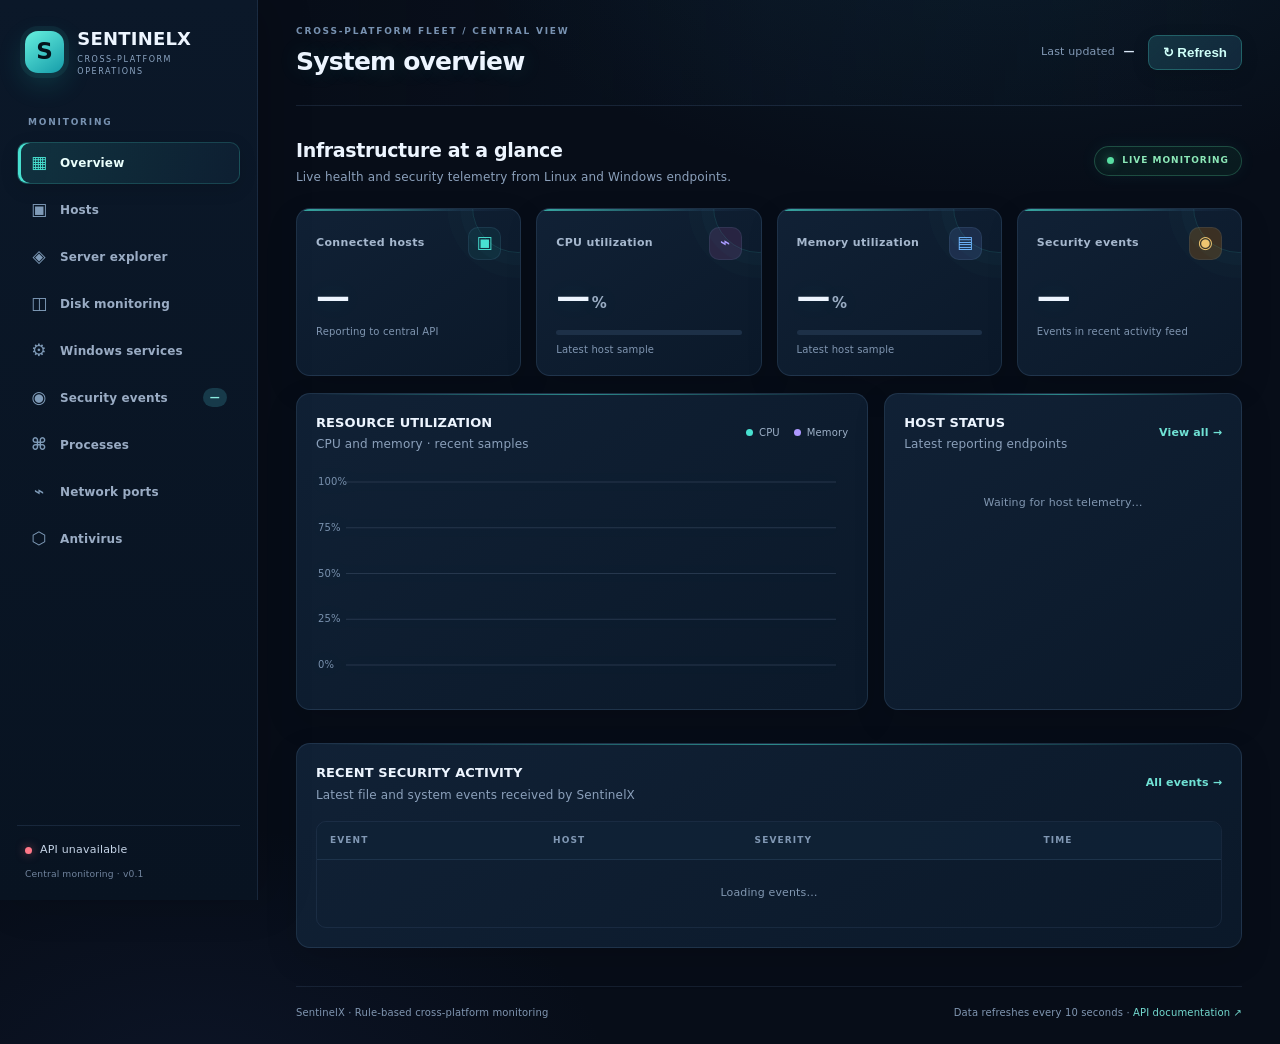
==== commit 06378599: "Load enterprise dashboard visual theme" ====
--- a/dashboard/index.html
+++ b/dashboard/index.html
@@ -3,23 +3,39 @@
 <head>
   <meta charset="utf-8">
   <meta name="viewport" content="width=device-width, initial-scale=1">
-  <meta name="theme-color" content="#0b1220">
-  <title>SentinelX | Infrastructure Monitoring</title>
+  <meta name="theme-color" content="#070d18">
+  <meta name="description" content="SentinelX cross-platform infrastructure monitoring and security operations console.">
+  <title>SentinelX | Enterprise Operations Center</title>
   <link rel="stylesheet" href="/dashboard/styles.css">
+  <link rel="stylesheet" href="/dashboard/enterprise.css">
   <script src="/dashboard/app.js" defer></script>
 </head>
 <body>
+  <section id="admin-login" class="admin-login-overlay" hidden>
+    <form id="admin-login-form" class="admin-login-card">
+      <div class="brand-mark">S</div>
+      <h2>SentinelX Administrator</h2>
+      <p>Enter your administrator token to access the monitoring dashboard.</p>
+      <label for="admin-token">Administrator token</label>
+      <input id="admin-token" type="password" autocomplete="current-password" required placeholder="Enter admin token">
+      <p id="admin-login-error" class="admin-login-error" aria-live="polite"></p>
+      <button type="submit">Sign in</button>
+    </form>
+  </section>
+
   <div class="app-shell">
     <aside class="sidebar">
       <a class="brand" href="/dashboard/" aria-label="SentinelX home">
         <span class="brand-mark">S</span>
-        <span><strong>SentinelX</strong><small>INFRASTRUCTURE OPERATIONS</small></span>
+        <span><strong>SentinelX</strong><small>CROSS-PLATFORM OPERATIONS</small></span>
       </a>
       <div class="side-label">MONITORING</div>
       <nav class="nav">
         <a class="nav-link active" href="#overview" data-view="overview"><span>▦</span> Overview</a>
         <a class="nav-link" href="#hosts" data-view="hosts"><span>▣</span> Hosts</a>
+        <a class="nav-link" href="#server" data-view="server"><span>◈</span> Server explorer</a>
         <a class="nav-link" href="#disk" data-view="disk"><span>◫</span> Disk monitoring</a>
+        <a class="nav-link" href="#services" data-view="services"><span>⚙</span> Windows services</a>
         <a class="nav-link" href="#events" data-view="events"><span>◉</span> Security events <b id="nav-event-count">—</b></a>
         <a class="nav-link" href="#processes" data-view="processes"><span>⌘</span> Processes</a>
         <a class="nav-link" href="#network" data-view="network"><span>⌁</span> Network ports</a>
@@ -34,11 +50,11 @@
     <main class="main">
       <header class="topbar">
         <div><div class="eyebrow">CROSS-PLATFORM FLEET / CENTRAL VIEW</div><h1 id="page-title">System overview</h1></div>
-        <div class="top-actions"><span class="updated">Last updated <strong id="last-updated">—</strong></span><button class="refresh-btn" id="refresh-btn" type="button">↻ <span>Refresh</span></button><button class="refresh-btn" id="logout-btn" type="button">Sign out</button></div>
+        <div class="top-actions"><span class="updated">Last updated <strong id="last-updated">—</strong></span><button class="refresh-btn" id="refresh-btn" type="button">↻ <span>Refresh</span></button></div>
       </header>
 
       <section class="view active" id="view-overview">
-        <div class="welcome-row"><div><h2>Infrastructure at a glance</h2><p>Live health and security telemetry from your Linux and Windows endpoints.</p></div><span class="live-pill"><i></i> LIVE MONITORING</span></div>
+        <div class="welcome-row"><div><h2>Infrastructure at a glance</h2><p>Live health and security telemetry from Linux and Windows endpoints.</p></div><span class="live-pill"><i></i> LIVE MONITORING</span></div>
         <div class="metric-grid">
           <article class="metric-card"><div class="metric-head"><span>Connected hosts</span><span class="metric-icon cyan">▣</span></div><div class="metric-value" id="host-count">—</div><div class="metric-foot">Reporting to central API</div></article>
           <article class="metric-card"><div class="metric-head"><span>CPU utilization</span><span class="metric-icon violet">⌁</span></div><div class="metric-value"><span id="cpu-value">—</span><small>%</small></div><div class="meter"><i id="cpu-meter"></i></div><div class="metric-foot">Latest host sample</div></article>
@@ -75,17 +91,38 @@
         <article class="panel"><div class="panel-head"><div><h3>Filesystem inventory</h3><p>Choose a row to inspect that mount point's capacity and history.</p></div><span class="table-count" id="disk-table-count">—</span></div><div class="table-wrap"><table><thead><tr><th>MOUNT POINT</th><th>USED / TOTAL</th><th>AVAILABLE</th><th>USAGE</th><th>STATUS</th><th>CAPACITY</th></tr></thead><tbody id="disk-table"><tr><td colspan="6" class="empty">Waiting for disk telemetry…</td></tr></tbody></table></div></article>
       </section>
 
-      <section class="view" id="view-hosts"><div class="section-intro"><h2>Monitored hosts</h2><p>Host availability and latest system resource readings.</p></div><div id="hosts-grid" class="hosts-grid"><div class="panel empty">Loading hosts…</div></div></section>
+      <section class="view" id="view-services"><div class="section-intro"><h2>Windows services</h2><p>Service state, startup mode and service account reported by Windows agents.</p></div><div class="toolbar"><select id="service-host" aria-label="Select Windows host"></select><input id="service-search" type="search" placeholder="Search service name or display name…" aria-label="Search services"></div><article class="panel"><div class="panel-head"><div><h3>Service inventory</h3><p id="service-subtitle">Select a Windows host to inspect its service snapshot.</p></div><span class="table-count" id="service-count">—</span></div><div class="table-wrap"><table><thead><tr><th>SERVICE</th><th>DISPLAY NAME</th><th>STATUS</th><th>START TYPE</th><th>ACCOUNT</th><th>PID</th></tr></thead><tbody id="service-table"><tr><td colspan="6" class="empty">Waiting for Windows service telemetry…</td></tr></tbody></table></div></article></section>
+
+      <section class="view" id="view-server">
+        <div class="section-intro"><h2>Individual server explorer</h2><p>Select a machine, then drill into each monitoring segment. Every panel is built from that server's latest telemetry.</p></div>
+        <div class="server-toolbar">
+          <label>SELECT SERVER<select id="server-detail-host" aria-label="Select server for detailed view"></select></label>
+          <div class="server-identity" id="server-identity">Waiting for host telemetry…</div>
+          <span class="server-updated" id="server-last-seen">—</span>
+        </div>
+        <nav class="segment-tabs" id="server-segment-tabs" aria-label="Server monitoring segments">
+          <button class="segment-tab active" data-server-segment="overview" type="button">Overview</button>
+          <button class="segment-tab" data-server-segment="compute" type="button">CPU &amp; memory</button>
+          <button class="segment-tab" data-server-segment="storage" type="button">Storage</button>
+          <button class="segment-tab" data-server-segment="network" type="button">Network</button>
+          <button class="segment-tab" data-server-segment="processes" type="button">Processes</button>
+          <button class="segment-tab" data-server-segment="services" type="button">Services</button>
+          <button class="segment-tab" data-server-segment="security" type="button">Security</button>
+          <button class="segment-tab" data-server-segment="protection" type="button">Protection</button>
+        </nav>
+        <div id="server-detail-content" class="server-detail-content"><div class="panel empty">Select a server to inspect its telemetry.</div></div>
+      </section>
+
+      <section class="view" id="view-hosts"><div class="section-intro"><h2>Monitored hosts</h2><p>Host availability and latest system resource readings. Browse the fleet in pages.</p></div><div class="toolbar"><input id="host-search" type="search" placeholder="Search hostname…" aria-label="Search monitored hosts"><span id="host-page-label" class="table-count">Loading hosts…</span><button id="host-prev" type="button" class="refresh-btn" disabled>Previous</button><button id="host-next" type="button" class="refresh-btn" disabled>Next</button></div><div id="hosts-grid" class="hosts-grid"><div class="panel empty">Loading hosts…</div></div></section>
 
       <section class="view" id="view-events"><div class="section-intro"><h2>Security events</h2><p>File activity, model-file detection and rule-based system alerts.</p></div><div class="toolbar"><input id="event-search" type="search" placeholder="Search event, host or path…" aria-label="Search events"><select id="severity-filter" aria-label="Filter by severity"><option value="all">All severities</option><option>critical</option><option>high</option><option>medium</option><option>low</option><option>info</option></select></div><article class="panel"><div class="table-wrap"><table><thead><tr><th>EVENT</th><th>HOST</th><th>SEVERITY</th><th>DETAILS</th><th>TIME</th></tr></thead><tbody id="events-table"><tr><td colspan="5" class="empty">Loading events…</td></tr></tbody></table></div></article></section>
 
-      <section class="view" id="view-processes"><div class="section-intro"><h2>Running processes</h2><p>Process snapshot from the selected latest host report.</p></div><article class="panel"><div class="panel-head"><div><h3>Process inventory</h3><p id="process-subtitle">Select a reporting host to inspect its process snapshot.</p></div><select id="process-host" aria-label="Select host"></select></div><div class="table-wrap"><table><thead><tr><th>PID</th><th>PROCESS</th><th>USER</th><th>MEMORY</th><th>EXECUTABLE</th></tr></thead><tbody id="process-table"><tr><td colspan="5" class="empty">No process data available.</td></tr></tbody></table></div></article></section>
+      <section class="view" id="view-processes"><div class="section-intro"><h2>Running processes</h2><p>Process snapshot from the selected latest host report.</p></div><article class="panel"><div class="panel-head"><div><h3>Process inventory</h3><p id="process-subtitle">Select a reporting host to inspect its process snapshot.</p></div><select id="process-host" aria-label="Select host"></select></div><div class="table-wrap"><table><thead><tr><th>PID</th><th>PROCESS</th><th>USER</th><th>MEMORY</th><th>EXECUTABLE</th></tr></thead><tbody id="process-table"><tr><td colspan="5" class="empty">Waiting for process telemetry…</td></tr></tbody></div></article></section>
 
-      <section class="view" id="view-network"><div class="section-intro"><h2>Listening network ports</h2><p>Services currently listening on monitored Linux hosts.</p></div><article class="panel"><div class="panel-head"><div><h3>Socket inventory</h3><p>Listening TCP/UDP sockets reported by the agent.</p></div><select id="network-host" aria-label="Select host"></select></div><div class="table-wrap"><table><thead><tr><th>LOCAL ADDRESS</th><th>PORT</th><th>PID</th><th>PROTOCOL FAMILY</th><th>SOCKET TYPE</th></tr></thead><tbody id="network-table"><tr><td colspan="5" class="empty">No listening-port data available.</td></tr></tbody></table></div></article></section>
+      <section class="view" id="view-network"><div class="section-intro"><h2>Network ports</h2><p>Listening ports and network exposure reported by monitored endpoints.</p></div><article class="panel"><div class="panel-head"><div><h3>Listening sockets</h3><p id="network-subtitle">Select a host to inspect network listeners.</p></div><select id="network-host" aria-label="Select host"></select></div><div class="table-wrap"><table><thead><tr><th>ADDRESS</th><th>PORT</th><th>PROTOCOL</th><th>PROCESS</th><th>PID</th></tr></thead><tbody id="network-table"><tr><td colspan="5" class="empty">Waiting for network telemetry…</td></tr></tbody></table></div></article></section>
 
-      <section class="view" id="view-antivirus"><div class="section-intro"><h2>Antivirus status</h2><p>ClamAV binary availability and daemon state reported by each agent.</p></div><div id="antivirus-grid" class="hosts-grid"><div class="panel empty">Loading antivirus status…</div></div><p class="notice">SentinelX currently checks ClamAV executable presence and daemon activity. It does not claim that a malware scan or real-time protection test has been performed.</p></section>
-
-      <footer><span>SentinelX · Rule-based Linux monitoring</span><span>Data refreshes every 10 seconds · <a href="/docs" target="_blank" rel="noreferrer">API documentation ↗</a></span></footer>
+      <section class="view" id="view-antivirus"><div class="section-intro"><h2>Endpoint protection</h2><p>Antivirus and endpoint protection status reported by monitored hosts.</p></div><div id="antivirus-content" class="hosts-grid"><div class="panel empty">Waiting for endpoint protection telemetry…</div></div></section>
+      <footer><span>SentinelX · Rule-based cross-platform monitoring</span><span>Data refreshes every 10 seconds · <a href="/docs" target="_blank" rel="noopener">API documentation ↗</a></span></footer>
     </main>
   </div>
 </body>
--- a/dashboard/styles.css
+++ b/dashboard/styles.css
@@ -27,37 +27,109 @@
 @media(max-width:1050px){.disk-toolbar{grid-template-columns:repeat(2,minmax(0,1fr))}.disk-metric-grid{grid-template-columns:repeat(2,minmax(0,1fr))}}
 @media(max-width:760px){.disk-toolbar{grid-template-columns:1fr 1fr}.disk-content-grid{grid-template-columns:1fr}.disk-row-meter{width:65px}}
 
-/* Cross-platform host and Windows service inventory */
-.service-running{color:var(--green);font-weight:700}.service-stopped{color:var(--amber);font-weight:700}.host-platform{overflow-wrap:anywhere}.av-item span:last-child{overflow-wrap:anywhere;text-align:right}
 
-/* Individual server explorer and diagrammatic segment views */
-.server-toolbar{display:flex;align-items:end;gap:18px;flex-wrap:wrap;padding:15px 17px;background:var(--panel);border:1px solid var(--line);border-radius:12px;margin:16px 0}
-.server-toolbar label{display:grid;gap:7px;min-width:230px;color:var(--muted);font-size:9px;font-weight:800;letter-spacing:1px}
-.server-toolbar select{background:#14243a;border:1px solid #2a3b53;border-radius:8px;color:#e5efff;padding:11px;min-width:230px}
-.server-identity{display:flex;align-items:center;gap:10px;flex-wrap:wrap}.server-identity strong{font-size:14px}.server-identity span:not(.status){color:var(--muted);font-size:11px}.server-updated{margin-left:auto;color:var(--muted);font-size:10px}
-.segment-tabs{display:flex;gap:7px;overflow-x:auto;padding:4px 0 13px;margin-bottom:5px}
-.segment-tab{white-space:nowrap;border:1px solid var(--line);background:var(--panel);color:var(--muted);padding:9px 13px;border-radius:8px;font:inherit;font-size:10px;font-weight:750;cursor:pointer}
-.segment-tab.active{background:#153c4a;border-color:#267e83;color:#80eee0}
-.server-detail-content{display:grid;gap:15px}.server-gauge-grid{display:grid;grid-template-columns:repeat(auto-fit,minmax(145px,1fr));gap:12px}
-.server-gauge-card,.server-kpi{min-height:130px;display:flex;flex-direction:column;align-items:center;justify-content:center;gap:9px;background:var(--panel);border:1px solid var(--line);border-radius:12px;padding:15px;text-align:center}
-.server-gauge{width:92px;height:92px;border-radius:50%;display:grid;place-items:center;background:conic-gradient(var(--gauge-color) var(--gauge),#26374d 0);position:relative}
-.server-gauge:before{content:"";position:absolute;inset:8px;border-radius:50%;background:var(--panel)}
-.server-gauge>div{z-index:1;display:grid;gap:2px}.server-gauge strong{font-size:17px}.server-gauge small{font-size:9px;color:var(--muted)}
-.server-gauge-card>span,.server-kpi small{font-size:10px;color:var(--muted)}
-.server-kpi{align-items:flex-start;text-align:left;justify-content:center}.server-kpi span{font-size:10px;color:var(--muted)}.server-kpi strong{font-size:23px;line-height:1.2}
-.server-panel{min-width:0}.server-progress-row{display:grid;gap:7px;margin:13px 0}.server-progress-row>div:first-child,.volume-visual>div:first-child,.process-visual>div:first-child{display:flex;justify-content:space-between;gap:12px;font-size:10px}.server-progress-row span,.volume-visual small,.process-visual span{color:var(--muted)}
-.server-progress{height:9px;background:#26374d;border-radius:9px;overflow:hidden}.server-progress i{height:100%;display:block;border-radius:9px;background:linear-gradient(90deg,#39d4c5,#65a9ff)}.server-progress.warning i{background:#f5b95c}.server-progress.critical i{background:#ff737d}.server-progress.secondary i{background:#a78bfa}
-.volume-visual{padding:12px 0;border-bottom:1px solid var(--line)}.volume-visual small{display:block;margin-top:6px}.process-visual{padding:11px 0;border-bottom:1px solid var(--line)}.process-visual b{font-size:10px}
-.server-event{display:flex;align-items:center;justify-content:space-between;gap:12px;padding:12px 0;border-bottom:1px solid var(--line);font-size:10px}.server-event>div{display:grid;gap:5px;min-width:0}.server-event small,.server-event time{color:var(--muted);font-size:9px;overflow-wrap:anywhere}.server-history-chart{width:100%;height:230px;display:block}.network-interface{padding:13px 0;border-bottom:1px solid var(--line)}.network-interface>div:first-child{display:flex;justify-content:space-between;gap:12px;font-size:10px}.network-interface span{color:var(--muted)}.network-bars{display:flex;gap:4px;margin-top:9px;height:9px;background:#26374d;border-radius:9px;overflow:hidden}.network-bars i:first-child{background:#39d4c5}.network-bars i:last-child{background:#a78bfa}
-@media(max-width:760px){.server-toolbar{align-items:stretch}.server-toolbar label,.server-toolbar select{width:100%;min-width:0}.server-updated{margin-left:0}.server-gauge-grid{grid-template-columns:repeat(2,minmax(0,1fr))}.server-identity{align-items:flex-start;flex-direction:column}}
-
-/* SentinelX administrator login */
-.admin-login-overlay{position:fixed;inset:0;z-index:99999;display:flex;align-items:center;justify-content:center;padding:20px;background:rgba(5,10,20,.94)}
-.admin-login-overlay[hidden]{display:none!important}
-.admin-login-card{width:min(100%,420px);padding:32px;border:1px solid #26364d;border-radius:16px;background:#111c2e;color:#edf4ff;box-shadow:0 24px 80px rgba(0,0,0,.45)}
-.admin-login-card h2{margin:18px 0 8px}
-.admin-login-card p{color:#aab8cc;line-height:1.5}
-.admin-login-card label{display:block;margin:20px 0 8px}
-.admin-login-card input{box-sizing:border-box;width:100%;padding:13px;border:1px solid #40516a;border-radius:8px;background:#0b1220;color:white}
-.admin-login-card button{width:100%;margin-top:12px;padding:13px;border:0;border-radius:8px;background:#1686d9;color:white;font-weight:700;cursor:pointer}
-.admin-login-error{color:#ff8585!important;min-height:20px}
+/* SentinelX command-center visual system */
+:root{
+  --bg:#050914;--sidebar:#080f1d;--panel:rgba(10,20,37,.88);--panel2:#10223a;
+  --line:rgba(71,119,157,.28);--text:#e9f7ff;--muted:#7895ad;
+  --cyan:#48f2e0;--blue:#53b8ff;--violet:#b08cff;--amber:#ffc66e;
+  --red:#ff637c;--green:#4df0ae;
+}
+body{
+  background:
+    radial-gradient(ellipse at 72% -15%,rgba(20,123,160,.18),transparent 42%),
+    radial-gradient(ellipse at 12% 45%,rgba(37,73,139,.12),transparent 38%),
+    linear-gradient(rgba(43,111,143,.055) 1px,transparent 1px),
+    linear-gradient(90deg,rgba(43,111,143,.055) 1px,transparent 1px),var(--bg);
+  background-size:auto,auto,34px 34px,34px 34px,auto;
+}
+.sidebar{
+  background:linear-gradient(180deg,rgba(8,18,34,.98),rgba(5,11,22,.98));
+  border-right:1px solid rgba(72,242,224,.2);
+  box-shadow:12px 0 45px rgba(0,0,0,.22);
+}
+.brand-mark{
+  border-radius:10px;background:linear-gradient(145deg,#75fff0,#168eaa);
+  box-shadow:0 0 18px rgba(72,242,224,.35),inset 0 0 12px rgba(255,255,255,.22);
+}
+.brand strong{letter-spacing:1.5px;text-transform:uppercase}
+.brand small{color:#55cfc9}
+.nav-link{border:1px solid transparent;transition:.2s ease}
+.nav-link:hover,.nav-link.active{
+  background:linear-gradient(90deg,rgba(31,111,128,.25),rgba(21,49,76,.28));
+  border-color:rgba(72,242,224,.2);box-shadow:inset 3px 0 var(--cyan),0 0 18px rgba(72,242,224,.06);
+}
+.main{max-width:1900px}
+.topbar{
+  height:112px;border-bottom-color:rgba(72,242,224,.18);
+  background:linear-gradient(90deg,transparent,rgba(14,35,57,.16),transparent);
+}
+.eyebrow{color:#54cfc9;letter-spacing:2.4px}
+.topbar h1{font-size:25px;letter-spacing:.4px;text-shadow:0 0 22px rgba(72,242,224,.15)}
+.refresh-btn{
+  background:rgba(13,35,54,.82);border:1px solid rgba(72,242,224,.35);
+  color:#bdfbf4;box-shadow:inset 0 0 14px rgba(72,242,224,.035);
+  transition:transform .18s,border-color .18s,box-shadow .18s;
+}
+.refresh-btn:hover{border-color:var(--cyan);box-shadow:0 0 18px rgba(72,242,224,.16);transform:translateY(-1px)}
+.view{padding-top:30px}
+.welcome-row h2,.section-intro h2{letter-spacing:.25px}
+.live-pill{background:rgba(9,50,49,.48);border-color:rgba(72,242,224,.38);box-shadow:0 0 18px rgba(72,242,224,.06)}
+.metric-grid{gap:16px}
+.metric-card,.panel,.host-card{
+  position:relative;overflow:hidden;
+  background:linear-gradient(145deg,rgba(15,31,52,.94),rgba(7,16,31,.96));
+  border:1px solid rgba(81,142,177,.27);border-radius:13px;
+  box-shadow:0 12px 34px rgba(0,0,0,.17),inset 0 1px rgba(255,255,255,.025);
+}
+.metric-card:before,.panel:before,.host-card:before{
+  content:"";position:absolute;left:18px;right:18px;top:0;height:1px;
+  background:linear-gradient(90deg,transparent,rgba(72,242,224,.5),transparent);
+  pointer-events:none;
+}
+.metric-card:after{
+  content:"";position:absolute;width:90px;height:90px;right:-44px;top:-48px;
+  border:1px solid rgba(72,242,224,.12);border-radius:50%;
+  box-shadow:0 0 0 12px rgba(72,242,224,.018),0 0 0 25px rgba(72,242,224,.012);
+  pointer-events:none;
+}
+.metric-card{min-height:148px;padding:19px 20px;transition:transform .2s,border-color .2s}
+.metric-card:hover,.host-card:hover{transform:translateY(-3px);border-color:rgba(72,242,224,.48)}
+.metric-head{color:#9db8ca;letter-spacing:.35px}
+.metric-value{font-size:35px;font-variant-numeric:tabular-nums;text-shadow:0 0 22px rgba(72,242,224,.12)}
+.metric-foot{color:#7594ab;letter-spacing:.15px}
+.metric-icon{border:1px solid rgba(72,242,224,.15);background:rgba(19,66,78,.35)}
+.meter{height:5px;background:#14283c}
+.meter i{background:linear-gradient(90deg,#31c9bd,#55e9db,#65baff);box-shadow:0 0 12px rgba(72,242,224,.45)}
+.panel{padding:20px}
+.panel-head h3{font-size:13px;letter-spacing:.7px;text-transform:uppercase}
+.panel-head p{color:#7694aa}
+.chart-legend{color:#a7c0d1}
+#resource-chart,#disk-history-chart{filter:drop-shadow(0 0 7px rgba(72,242,224,.08))}
+.host-row{background:rgba(16,39,60,.72);border-color:rgba(81,142,177,.2)}
+.host-name{letter-spacing:.2px}
+.status.online{background:rgba(19,83,65,.48);color:#69f4bb;border:1px solid rgba(77,240,174,.22)}
+.status.stale{background:rgba(92,61,24,.35);color:#ffd18b;border:1px solid rgba(255,198,110,.2)}
+.severity{border:1px solid transparent}
+.severity.critical,.severity.high{background:rgba(104,29,48,.38);border-color:rgba(255,99,124,.25)}
+.severity.medium{background:rgba(105,73,26,.32);border-color:rgba(255,198,110,.2)}
+.severity.low{background:rgba(40,61,84,.55);border-color:rgba(111,158,197,.2)}
+.severity.info{background:rgba(20,77,79,.38);border-color:rgba(72,242,224,.2)}
+th{color:#6e9ab1;letter-spacing:1.35px}
+td{color:#c7dce9}
+tbody tr:hover{background:rgba(24,66,85,.28)}
+.toolbar input,.toolbar select,.panel-head select,.disk-toolbar select,.disk-toolbar input{
+  background:rgba(9,25,43,.9);border-color:rgba(81,142,177,.34);color:#dff6ff
+}
+.notice{background:rgba(12,31,50,.72);border-color:rgba(81,142,177,.25)}
+footer{border-top-color:rgba(72,242,224,.15)}
+.connection-indicator{letter-spacing:.2px}
+.connection-indicator i{box-shadow:0 0 12px rgba(77,240,174,.75)}
+@media(max-width:760px){
+  .topbar{height:82px}
+  .topbar h1{font-size:19px}
+  .metric-card{min-height:132px}
+}
+@media(prefers-reduced-motion:reduce){
+  *,*:before,*:after{scroll-behavior:auto!important;transition:none!important;animation:none!important}
+}
--- a/dashboard/enterprise.css
+++ b/dashboard/enterprise.css
@@ -0,0 +1,206 @@
+/* SentinelX Enterprise Operations Console — visual layer only.
+   Keeps existing dashboard IDs, data bindings and interactions unchanged. */
+:root{
+  color-scheme:dark;
+  --bg:#070d18;--sidebar:#091321;--panel:#0e1a2b;--panel2:#122238;
+  --line:#1d3048;--text:#edf5ff;--muted:#8da2bd;
+  --cyan:#48e0d0;--blue:#70b4ff;--violet:#ad98ff;--amber:#f4c36b;
+  --red:#ff7888;--green:#58dda2;
+}
+html{scroll-behavior:smooth}
+body{
+  background:
+    radial-gradient(900px 520px at 78% -12%,rgba(36,115,148,.16),transparent 62%),
+    radial-gradient(650px 420px at 15% 105%,rgba(50,75,145,.12),transparent 65%),
+    var(--bg);
+  color:var(--text);letter-spacing:.01em;
+}
+.app-shell{min-height:100vh}
+.sidebar{
+  width:258px;padding:25px 17px 18px;
+  background:linear-gradient(180deg,#0b1829 0%,#081321 100%);
+  border-right:1px solid rgba(105,145,190,.16);
+  box-shadow:12px 0 42px rgba(0,0,0,.16);
+}
+.brand{padding:0 8px 38px;gap:13px}
+.brand-mark{
+  width:42px;height:42px;border-radius:13px;
+  background:linear-gradient(145deg,#66f0df,#159ca9);
+  color:#04131b;font-size:23px;
+  box-shadow:0 0 0 5px rgba(72,224,208,.07),0 10px 28px rgba(24,198,190,.2);
+}
+.brand strong{font-size:18px;letter-spacing:.2px}
+.brand small{font-size:8px;letter-spacing:1.55px;color:#8ba4c1}
+.side-label,.eyebrow{color:#7892b1;font-size:9px;letter-spacing:1.8px}
+.nav{gap:5px}
+.nav-link{
+  height:42px;padding:0 12px;border:1px solid transparent;
+  border-radius:10px;color:#9aacc4;font-size:12px;transition:.18s ease;
+}
+.nav-link>span{font-size:17px;color:#7f9bb8}
+.nav-link:hover{background:rgba(63,105,143,.13);border-color:rgba(102,155,197,.13);color:#f3f8ff}
+.nav-link.active{
+  background:linear-gradient(100deg,rgba(44,173,171,.18),rgba(34,83,112,.14));
+  border-color:rgba(72,224,208,.18);color:#eafffc;
+  box-shadow:inset 3px 0 var(--cyan),0 5px 18px rgba(0,0,0,.12);
+}
+.nav-link.active>span{color:var(--cyan)}
+.nav-link b{background:#173a4a;color:#8cece0}
+.sidebar-bottom{border-color:rgba(105,145,190,.16);padding:16px 8px 0}
+.connection-indicator{font-size:11px}
+.main{margin-left:258px;padding:0 38px;max-width:1900px}
+.topbar{
+  min-height:106px;height:auto;padding:18px 0;
+  border-bottom:1px solid rgba(105,145,190,.16);
+}
+.topbar h1{font-size:25px;letter-spacing:-.8px;font-weight:760}
+.top-actions{gap:13px}
+.updated{font-size:11px;color:#8299b5}
+.refresh-btn{
+  border:1px solid rgba(72,224,208,.28);
+  background:linear-gradient(135deg,rgba(36,105,119,.38),rgba(20,43,64,.88));
+  color:#cffff9;padding:9px 14px;border-radius:9px;
+  box-shadow:0 5px 18px rgba(0,0,0,.12);transition:.18s ease;
+}
+.refresh-btn:hover{border-color:var(--cyan);background:#17394a;transform:translateY(-1px)}
+.view{padding:30px 0 22px}
+.welcome-row,.section-intro{margin-bottom:22px}
+.welcome-row h2,.section-intro h2{font-size:19px;letter-spacing:-.35px;font-weight:720}
+.welcome-row p,.section-intro p,.panel-head p{font-size:12px;color:#8ba0bb}
+.live-pill{
+  border:1px solid rgba(88,221,162,.25);color:#8ce8b8;
+  background:rgba(28,102,73,.17);padding:7px 12px;font-size:9px;
+}
+.metric-grid{gap:15px;margin-bottom:17px}
+.metric-card,.panel{
+  background:linear-gradient(145deg,rgba(17,34,55,.97),rgba(11,25,42,.98));
+  border:1px solid rgba(104,143,184,.18);border-radius:14px;
+  box-shadow:0 12px 32px rgba(0,0,0,.13);
+}
+.metric-card{
+  position:relative;overflow:hidden;padding:18px 19px;min-height:145px;
+  transition:transform .18s ease,border-color .18s ease,box-shadow .18s ease;
+}
+.metric-card:before{
+  content:"";position:absolute;inset:0 0 auto;height:2px;
+  background:linear-gradient(90deg,rgba(72,224,208,.72),rgba(112,180,255,.08) 75%,transparent);
+}
+.metric-card:hover{transform:translateY(-2px);border-color:rgba(72,224,208,.3);box-shadow:0 16px 34px rgba(0,0,0,.2)}
+.metric-head{color:#a6b8ce;font-size:11px;font-weight:600}
+.metric-icon{width:33px;height:33px;border:1px solid rgba(117,161,201,.12);border-radius:10px}
+.metric-value{font-size:34px;letter-spacing:-1.4px;font-weight:780;margin:11px 0 2px}
+.metric-foot{font-size:10px;color:#8096b1}
+.meter{height:5px;background:#1d3047;margin:8px 0 7px}
+.meter i{background:linear-gradient(90deg,#39cfc2,#6eaefb)}
+.content-grid{gap:16px;margin-bottom:17px}
+.panel{padding:19px;margin-bottom:16px}
+.panel-head{margin-bottom:17px}
+.panel-head h3{font-size:13px;font-weight:720;letter-spacing:.1px}
+.chart-legend{font-size:10px;color:#9db0c7}
+#resource-chart,#disk-history-chart{max-width:100%}
+.host-list{gap:8px}
+.host-row{padding:11px 12px;background:rgba(19,39,61,.72);border:1px solid rgba(106,148,190,.14);border-radius:10px}
+.host-row:hover{border-color:rgba(72,224,208,.26)}
+.host-name{font-size:12px}
+.host-meta{font-size:10px;color:#8ca2bc}
+.status,.severity,.disk-health{
+  border-radius:6px;font-size:9px;font-weight:800;letter-spacing:.55px;
+  padding:5px 8px;
+}
+.status.online{color:#82e8b5;background:rgba(35,135,91,.16);border:1px solid rgba(88,221,162,.16)}
+.status.stale{color:#f4cb7e;background:rgba(158,111,38,.16);border:1px solid rgba(244,195,107,.15)}
+.text-link{color:#70e2d5;font-weight:700}
+.text-link:hover{color:#b0fff5}
+.table-wrap{border:1px solid rgba(104,143,184,.12);border-radius:10px}
+table{white-space:nowrap}
+th{
+  background:rgba(16,34,54,.8);font-size:9px;letter-spacing:1.1px;
+  color:#8198b4;padding:12px 13px;border-bottom:1px solid rgba(104,143,184,.17);
+}
+td{font-size:11px;color:#d0dced;padding:12px 13px;border-bottom:1px solid rgba(104,143,184,.1)}
+tbody tr:last-child td{border-bottom:0}
+tbody tr:hover{background:rgba(42,91,120,.12)}
+.empty{color:#8197b1}
+.toolbar,.disk-toolbar,.server-toolbar{
+  background:rgba(13,28,46,.76);border:1px solid rgba(104,143,184,.16);
+  border-radius:12px;padding:13px;margin-bottom:16px;
+}
+.toolbar input,.toolbar select,.disk-toolbar select,.disk-toolbar input,
+.server-toolbar select{
+  background:#0a1727;border:1px solid #2a405a;border-radius:9px;
+  color:#e4efff;padding:10px 12px;font:inherit;font-size:11px;
+}
+.toolbar input:focus,.toolbar select:focus,.disk-toolbar select:focus,
+.disk-toolbar input:focus,.server-toolbar select:focus{
+  outline:none;border-color:rgba(72,224,208,.7);box-shadow:0 0 0 3px rgba(72,224,208,.09);
+}
+.disk-toolbar{display:grid;grid-template-columns:1fr 1fr 1.4fr 1fr;gap:11px}
+.disk-toolbar label,.server-toolbar label{color:#91a7c1;font-size:9px}
+.disk-toolbar select,.disk-toolbar input{width:100%}
+.disk-health.healthy{background:rgba(35,135,91,.16);color:#82e8b5}
+.disk-health.warning{background:rgba(158,111,38,.18);color:#f4cb7e}
+.disk-health.critical{background:rgba(166,54,70,.18);color:#ff9aa5}
+.disk-health-meter,.disk-row-meter{background:#1e344b}
+.disk-breakdown div{border-color:rgba(104,143,184,.15)}
+.notice,.chart-note{color:#91a6bf;font-size:10px}
+.hosts-grid{gap:15px}
+.host-card{
+  background:linear-gradient(145deg,#112238,#0c1a2c);
+  border:1px solid rgba(104,143,184,.18);border-radius:14px;
+  box-shadow:0 12px 30px rgba(0,0,0,.12);
+}
+.host-card:hover{border-color:rgba(72,224,208,.26)}
+.host-card-head{border-bottom:1px solid rgba(104,143,184,.13)}
+.host-card h3{font-size:14px}
+.host-stats{gap:10px}
+.host-stat{background:rgba(4,14,27,.28);border:1px solid rgba(104,143,184,.1);border-radius:9px;padding:9px}
+.host-stat span{color:#8da3bd}
+.host-last{color:#839ab5}
+.segment-tabs{gap:7px}
+.segment-tab{
+  border:1px solid rgba(104,143,184,.17);background:#0e1d30;
+  color:#9bb0c8;border-radius:9px;padding:9px 13px;
+}
+.segment-tab:hover{border-color:rgba(72,224,208,.35);color:#e7fffc}
+.segment-tab.active{background:rgba(34,126,132,.2);border-color:rgba(72,224,208,.4);color:#9af3e9}
+.server-gauge-card,.server-kpi{background:linear-gradient(145deg,#112238,#0b192a);border-color:rgba(104,143,184,.17);border-radius:13px}
+.server-kpi strong{letter-spacing:-.7px}
+.admin-login-overlay{
+  background:rgba(2,8,17,.82);backdrop-filter:blur(14px);
+}
+.admin-login-card{
+  background:linear-gradient(145deg,#13263e,#0b1728);
+  border:1px solid rgba(72,224,208,.22);border-radius:18px;
+  box-shadow:0 25px 90px rgba(0,0,0,.55);padding:34px;
+}
+.admin-login-card h2{font-size:21px;letter-spacing:-.5px}
+.admin-login-card p{color:#94a9c2}
+.admin-login-card input{
+  background:#081525;border:1px solid #2a405a;border-radius:9px;
+  color:#eef8ff;padding:12px;
+}
+.admin-login-card button{
+  background:linear-gradient(110deg,#43d8ca,#53b7d4);color:#04141b;
+  border:0;border-radius:9px;font-weight:800;padding:12px;cursor:pointer;
+}
+footer{color:#8096b1;border-color:rgba(104,143,184,.14)}
+button:focus-visible,a:focus-visible,input:focus-visible,select:focus-visible{
+  outline:2px solid var(--cyan);outline-offset:3px;
+}
+@media(max-width:1050px){
+  .sidebar{width:220px}.main{margin-left:220px;padding:0 24px}
+}
+@media(max-width:760px){
+  .sidebar{width:auto;padding:13px 14px;background:#091523}
+  .brand{padding:0 4px 13px}.main{margin:0;padding:0 14px}
+  .topbar{min-height:78px;padding:12px 0}.topbar h1{font-size:20px}
+  .view{padding-top:22px}.metric-grid{gap:10px}
+  .metric-card{min-height:126px;padding:14px}
+  .metric-value{font-size:28px}
+  .panel{padding:14px}
+  .disk-toolbar{grid-template-columns:1fr 1fr}
+  .toolbar{flex-wrap:wrap}
+}
+@media(prefers-reduced-motion:reduce){
+  *,*:before,*:after{scroll-behavior:auto!important;transition:none!important;animation:none!important}
+}
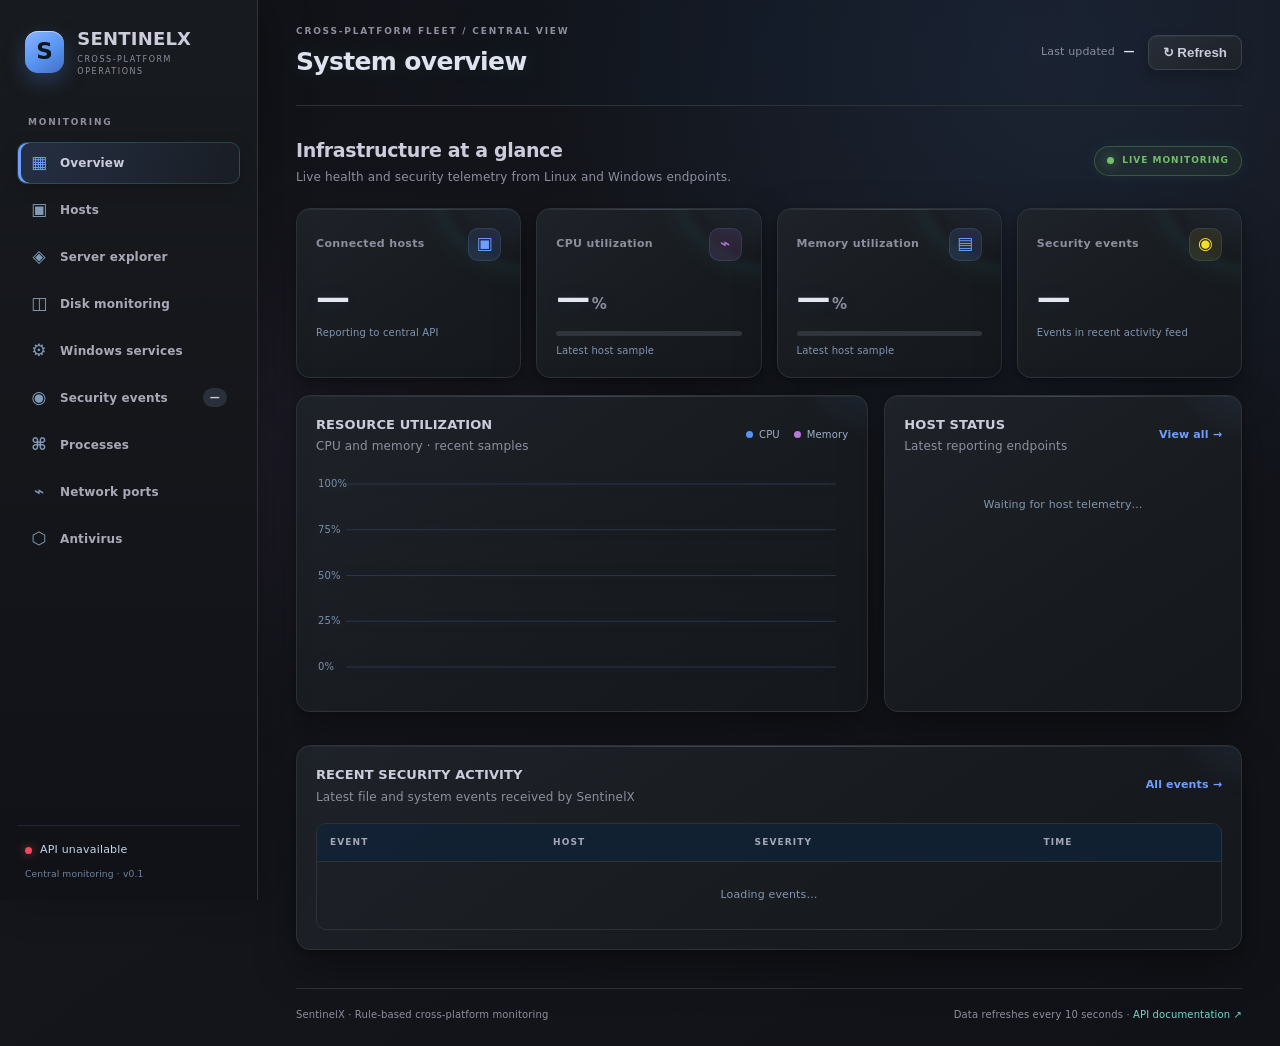
==== commit 55cee344: "Load new SentinelX 3D dashboard theme" ====
--- a/dashboard/index.html
+++ b/dashboard/index.html
@@ -3,12 +3,13 @@
 <head>
   <meta charset="utf-8">
   <meta name="viewport" content="width=device-width, initial-scale=1">
-  <meta name="theme-color" content="#070d18">
-  <meta name="description" content="SentinelX cross-platform infrastructure monitoring and security operations console.">
+  <meta name="theme-color" content="#111217">
   <title>SentinelX | Enterprise Operations Center</title>
   <link rel="stylesheet" href="/dashboard/styles.css">
   <link rel="stylesheet" href="/dashboard/enterprise.css">
+  <link rel="stylesheet" href="/dashboard/3d-theme.css">
   <script src="/dashboard/app.js" defer></script>
+  <script src="/dashboard/3d-effects.js" defer></script>
 </head>
 <body>
   <section id="admin-login" class="admin-login-overlay" hidden>
@@ -93,6 +94,7 @@
 
       <section class="view" id="view-services"><div class="section-intro"><h2>Windows services</h2><p>Service state, startup mode and service account reported by Windows agents.</p></div><div class="toolbar"><select id="service-host" aria-label="Select Windows host"></select><input id="service-search" type="search" placeholder="Search service name or display name…" aria-label="Search services"></div><article class="panel"><div class="panel-head"><div><h3>Service inventory</h3><p id="service-subtitle">Select a Windows host to inspect its service snapshot.</p></div><span class="table-count" id="service-count">—</span></div><div class="table-wrap"><table><thead><tr><th>SERVICE</th><th>DISPLAY NAME</th><th>STATUS</th><th>START TYPE</th><th>ACCOUNT</th><th>PID</th></tr></thead><tbody id="service-table"><tr><td colspan="6" class="empty">Waiting for Windows service telemetry…</td></tr></tbody></table></div></article></section>
 
+
       <section class="view" id="view-server">
         <div class="section-intro"><h2>Individual server explorer</h2><p>Select a machine, then drill into each monitoring segment. Every panel is built from that server's latest telemetry.</p></div>
         <div class="server-toolbar">
@@ -117,12 +119,13 @@
 
       <section class="view" id="view-events"><div class="section-intro"><h2>Security events</h2><p>File activity, model-file detection and rule-based system alerts.</p></div><div class="toolbar"><input id="event-search" type="search" placeholder="Search event, host or path…" aria-label="Search events"><select id="severity-filter" aria-label="Filter by severity"><option value="all">All severities</option><option>critical</option><option>high</option><option>medium</option><option>low</option><option>info</option></select></div><article class="panel"><div class="table-wrap"><table><thead><tr><th>EVENT</th><th>HOST</th><th>SEVERITY</th><th>DETAILS</th><th>TIME</th></tr></thead><tbody id="events-table"><tr><td colspan="5" class="empty">Loading events…</td></tr></tbody></table></div></article></section>
 
-      <section class="view" id="view-processes"><div class="section-intro"><h2>Running processes</h2><p>Process snapshot from the selected latest host report.</p></div><article class="panel"><div class="panel-head"><div><h3>Process inventory</h3><p id="process-subtitle">Select a reporting host to inspect its process snapshot.</p></div><select id="process-host" aria-label="Select host"></select></div><div class="table-wrap"><table><thead><tr><th>PID</th><th>PROCESS</th><th>USER</th><th>MEMORY</th><th>EXECUTABLE</th></tr></thead><tbody id="process-table"><tr><td colspan="5" class="empty">Waiting for process telemetry…</td></tr></tbody></div></article></section>
+      <section class="view" id="view-processes"><div class="section-intro"><h2>Running processes</h2><p>Process snapshot from the selected latest host report.</p></div><article class="panel"><div class="panel-head"><div><h3>Process inventory</h3><p id="process-subtitle">Select a reporting host to inspect its process snapshot.</p></div><select id="process-host" aria-label="Select host"></select></div><div class="table-wrap"><table><thead><tr><th>PID</th><th>PROCESS</th><th>USER</th><th>MEMORY</th><th>EXECUTABLE</th></tr></thead><tbody id="process-table"><tr><td colspan="5" class="empty">No process data available.</td></tr></tbody></table></div></article></section>
 
-      <section class="view" id="view-network"><div class="section-intro"><h2>Network ports</h2><p>Listening ports and network exposure reported by monitored endpoints.</p></div><article class="panel"><div class="panel-head"><div><h3>Listening sockets</h3><p id="network-subtitle">Select a host to inspect network listeners.</p></div><select id="network-host" aria-label="Select host"></select></div><div class="table-wrap"><table><thead><tr><th>ADDRESS</th><th>PORT</th><th>PROTOCOL</th><th>PROCESS</th><th>PID</th></tr></thead><tbody id="network-table"><tr><td colspan="5" class="empty">Waiting for network telemetry…</td></tr></tbody></table></div></article></section>
+      <section class="view" id="view-network"><div class="section-intro"><h2>Listening network ports</h2><p>Services currently listening on monitored Linux hosts.</p></div><article class="panel"><div class="panel-head"><div><h3>Socket inventory</h3><p>Listening TCP/UDP sockets reported by the agent.</p></div><select id="network-host" aria-label="Select host"></select></div><div class="table-wrap"><table><thead><tr><th>LOCAL ADDRESS</th><th>PORT</th><th>PID</th><th>PROTOCOL FAMILY</th><th>SOCKET TYPE</th></tr></thead><tbody id="network-table"><tr><td colspan="5" class="empty">No listening-port data available.</td></tr></tbody></table></div></article></section>
 
-      <section class="view" id="view-antivirus"><div class="section-intro"><h2>Endpoint protection</h2><p>Antivirus and endpoint protection status reported by monitored hosts.</p></div><div id="antivirus-content" class="hosts-grid"><div class="panel empty">Waiting for endpoint protection telemetry…</div></div></section>
-      <footer><span>SentinelX · Rule-based cross-platform monitoring</span><span>Data refreshes every 10 seconds · <a href="/docs" target="_blank" rel="noopener">API documentation ↗</a></span></footer>
+      <section class="view" id="view-antivirus"><div class="section-intro"><h2>Endpoint protection</h2><p>Microsoft Defender status on Windows and ClamAV availability on Linux endpoints.</p></div><div id="antivirus-grid" class="hosts-grid"><div class="panel empty">Loading endpoint protection status…</div></div><p class="notice">These are configuration/status checks only. SentinelX does not claim that a malware scan has been performed.</p></section>
+
+      <footer><span>SentinelX · Rule-based cross-platform monitoring</span><span>Data refreshes every 10 seconds · <a href="/docs" target="_blank" rel="noreferrer">API documentation ↗</a></span></footer>
     </main>
   </div>
 </body>
--- a/dashboard/3d-theme.css
+++ b/dashboard/3d-theme.css
@@ -0,0 +1,172 @@
+/* SentinelX Grafana-inspired 3D visual layer.
+   Additive stylesheet: keeps existing dashboard structure and data behavior intact. */
+:root {
+  color-scheme: dark;
+  --bg: #111217;
+  --sidebar: #15171c;
+  --panel: #181B1F;
+  --panel2: #20242b;
+  --line: #2C3235;
+  --text: #CCCCDC;
+  --muted: #8E8E9E;
+  --cyan: #19C3B1;
+  --blue: #6E9FFF;
+  --violet: #B877D9;
+  --amber: #FADE2A;
+  --red: #F2495C;
+  --green: #73BF69;
+  --series-blue: #5794F2;
+  --series-purple: #B877D9;
+  --series-teal: #19C3B1;
+  --series-yellow: #FADE2A;
+  --series-pink: #FF7383;
+  --depth-shadow: 0 18px 42px rgba(0,0,0,.34), 0 2px 8px rgba(0,0,0,.24);
+}
+html { background: var(--bg); }
+body {
+  color: var(--text);
+  background:
+    radial-gradient(ellipse at 82% 5%, rgba(87,148,242,.11), transparent 32rem),
+    radial-gradient(ellipse at 12% 42%, rgba(184,119,217,.075), transparent 34rem),
+    linear-gradient(145deg, #111217 0%, #14161c 48%, #101217 100%);
+}
+body::before {
+  content: "";
+  position: fixed;
+  inset: 0;
+  z-index: 0;
+  pointer-events: none;
+  opacity: .16;
+  background-image: linear-gradient(rgba(110,159,255,.08) 1px, transparent 1px),
+                    linear-gradient(90deg, rgba(110,159,255,.08) 1px, transparent 1px);
+  background-size: 42px 42px;
+  mask-image: linear-gradient(to bottom, black, transparent 78%);
+}
+.app-shell { position: relative; z-index: 1; }
+.sidebar {
+  background: linear-gradient(180deg, rgba(24,27,31,.98), rgba(17,18,23,.98));
+  border-right-color: var(--line);
+  box-shadow: 12px 0 40px rgba(0,0,0,.22);
+  backdrop-filter: blur(18px);
+}
+.brand-mark {
+  background: linear-gradient(145deg, #8bb4ff, #5794F2 55%, #456fc2);
+  color: #10131a;
+  box-shadow: 0 8px 22px rgba(87,148,242,.28), inset 0 1px rgba(255,255,255,.5);
+}
+.brand small, .side-label, .eyebrow { color: var(--muted); }
+.nav-link { color: #a8a8b7; transition: background .2s ease, color .2s ease, transform .2s ease; }
+.nav-link:hover { background: rgba(110,159,255,.09); transform: translateX(2px); }
+.nav-link.active {
+  color: var(--text);
+  background: linear-gradient(100deg, rgba(110,159,255,.17), rgba(110,159,255,.035));
+  box-shadow: inset 3px 0 var(--blue), 0 5px 18px rgba(0,0,0,.14);
+}
+.nav-link.active > span { color: var(--blue); }
+.nav-link b { background: #2a3039; color: var(--text); }
+.main { color: var(--text); }
+.topbar { border-bottom-color: var(--line); }
+.topbar h1 { color: #e0e2ef; letter-spacing: -.65px; }
+.updated, .metric-head, .metric-value small, .welcome-row p, .section-intro p, .panel-head p { color: var(--muted); }
+.metric-card, .panel, .host-card {
+  position: relative;
+  overflow: hidden;
+  isolation: isolate;
+  background: linear-gradient(145deg, rgba(31,35,42,.98), rgba(24,27,31,.98) 58%, rgba(21,24,29,.98));
+  border: 1px solid var(--line);
+  box-shadow: var(--depth-shadow), inset 0 1px rgba(255,255,255,.035);
+  transform-style: preserve-3d;
+  backface-visibility: hidden;
+  transition: transform .22s ease, border-color .22s ease, box-shadow .22s ease;
+}
+.metric-card::before, .panel::before, .host-card::before {
+  content: "";
+  position: absolute;
+  inset: 0 0 auto;
+  height: 1px;
+  pointer-events: none;
+  background: linear-gradient(90deg, transparent, rgba(180,205,255,.24), transparent);
+  opacity: .8;
+}
+.metric-card::after, .panel::after, .host-card::after {
+  content: "";
+  position: absolute;
+  width: 180px;
+  height: 180px;
+  top: -125px;
+  right: -100px;
+  border-radius: 50%;
+  pointer-events: none;
+  background: radial-gradient(circle, rgba(110,159,255,.12), transparent 68%);
+  filter: blur(3px);
+}
+.metric-card { min-height: 145px; padding: 19px; }
+.metric-card:hover, .panel:hover, .host-card:hover {
+  border-color: rgba(110,159,255,.48);
+  box-shadow: 0 24px 50px rgba(0,0,0,.42), 0 0 0 1px rgba(110,159,255,.08), inset 0 1px rgba(255,255,255,.06);
+}
+.metric-value { color: #e4e6f2; text-shadow: 0 2px 18px rgba(110,159,255,.12); }
+.metric-icon { background: rgba(110,159,255,.12) !important; color: var(--blue) !important; border: 1px solid rgba(110,159,255,.16); }
+.metric-icon.violet { color: var(--violet) !important; background: rgba(184,119,217,.12) !important; }
+.metric-icon.amber { color: var(--amber) !important; background: rgba(250,222,42,.09) !important; }
+.meter { background: #30343d; }
+.meter i { background: linear-gradient(90deg, var(--series-blue), var(--series-teal)); box-shadow: 0 0 12px rgba(87,148,242,.35); }
+.live-pill { border-color: rgba(115,191,105,.3); color: var(--green); background: rgba(115,191,105,.08); }
+.live-pill i, .connection-indicator i { background: var(--green); box-shadow: 0 0 12px rgba(115,191,105,.65); }
+.refresh-btn, button, select, input {
+  accent-color: var(--blue);
+}
+.refresh-btn, button {
+  border-color: #3a424e;
+  background: linear-gradient(145deg, #282e38, #1c2027);
+  color: var(--text);
+  box-shadow: 0 5px 14px rgba(0,0,0,.2), inset 0 1px rgba(255,255,255,.045);
+  transition: transform .18s ease, border-color .18s ease, box-shadow .18s ease;
+}
+.refresh-btn:hover, button:hover {
+  border-color: var(--blue);
+  box-shadow: 0 8px 20px rgba(0,0,0,.28), 0 0 18px rgba(110,159,255,.1);
+  transform: translateY(-1px);
+}
+input, select {
+  background: #14171d;
+  border-color: var(--line);
+  color: var(--text);
+}
+input:focus, select:focus, button:focus-visible, a:focus-visible {
+  outline: 2px solid rgba(110,159,255,.75);
+  outline-offset: 2px;
+}
+.table-wrap { border-color: var(--line); }
+th { color: #a6a8b8; border-bottom-color: var(--line); }
+td { color: #c7c8d5; border-bottom-color: rgba(44,50,53,.72); }
+tbody tr:hover { background: rgba(110,159,255,.055); }
+a, .text-link { color: var(--blue); }
+.status.online, .disk-health.healthy, .av-ok { color: var(--green); }
+.status.stale, .av-no { color: var(--red); }
+.notice, .chart-note { color: var(--muted); }
+.chart-legend .legend-cpu { background: var(--series-blue); }
+.chart-legend .legend-memory { background: var(--series-purple); }
+.metric-grid, .content-grid, .hosts-grid, .server-gauge-grid { perspective: 1200px; }
+.metric-card, .panel, .host-card, .server-kpi { --tilt-x: 0deg; --tilt-y: 0deg; }
+.metric-card.is-tilting, .panel.is-tilting, .host-card.is-tilting, .server-kpi.is-tilting {
+  transform: perspective(1100px) rotateX(var(--tilt-x)) rotateY(var(--tilt-y)) translateY(-2px);
+  z-index: 2;
+}
+#resource-chart, #disk-history-chart, #server-history-chart {
+  filter: drop-shadow(0 0 7px rgba(87,148,242,.12));
+}
+.admin-login-card {
+  background: linear-gradient(145deg, #242933, #181b20);
+  border: 1px solid var(--line);
+  box-shadow: 0 28px 90px rgba(0,0,0,.55), 0 0 45px rgba(87,148,242,.1);
+}
+footer { color: var(--muted); border-top-color: var(--line); }
+@media (max-width: 900px) {
+  body::before { background-size: 30px 30px; opacity: .1; }
+  .metric-card, .panel, .host-card { transform: none !important; }
+}
+@media (prefers-reduced-motion: reduce) {
+  *, *::before, *::after { scroll-behavior: auto !important; transition-duration: .01ms !important; animation-duration: .01ms !important; }
+  .metric-card, .panel, .host-card, .server-kpi { transform: none !important; }
+}
